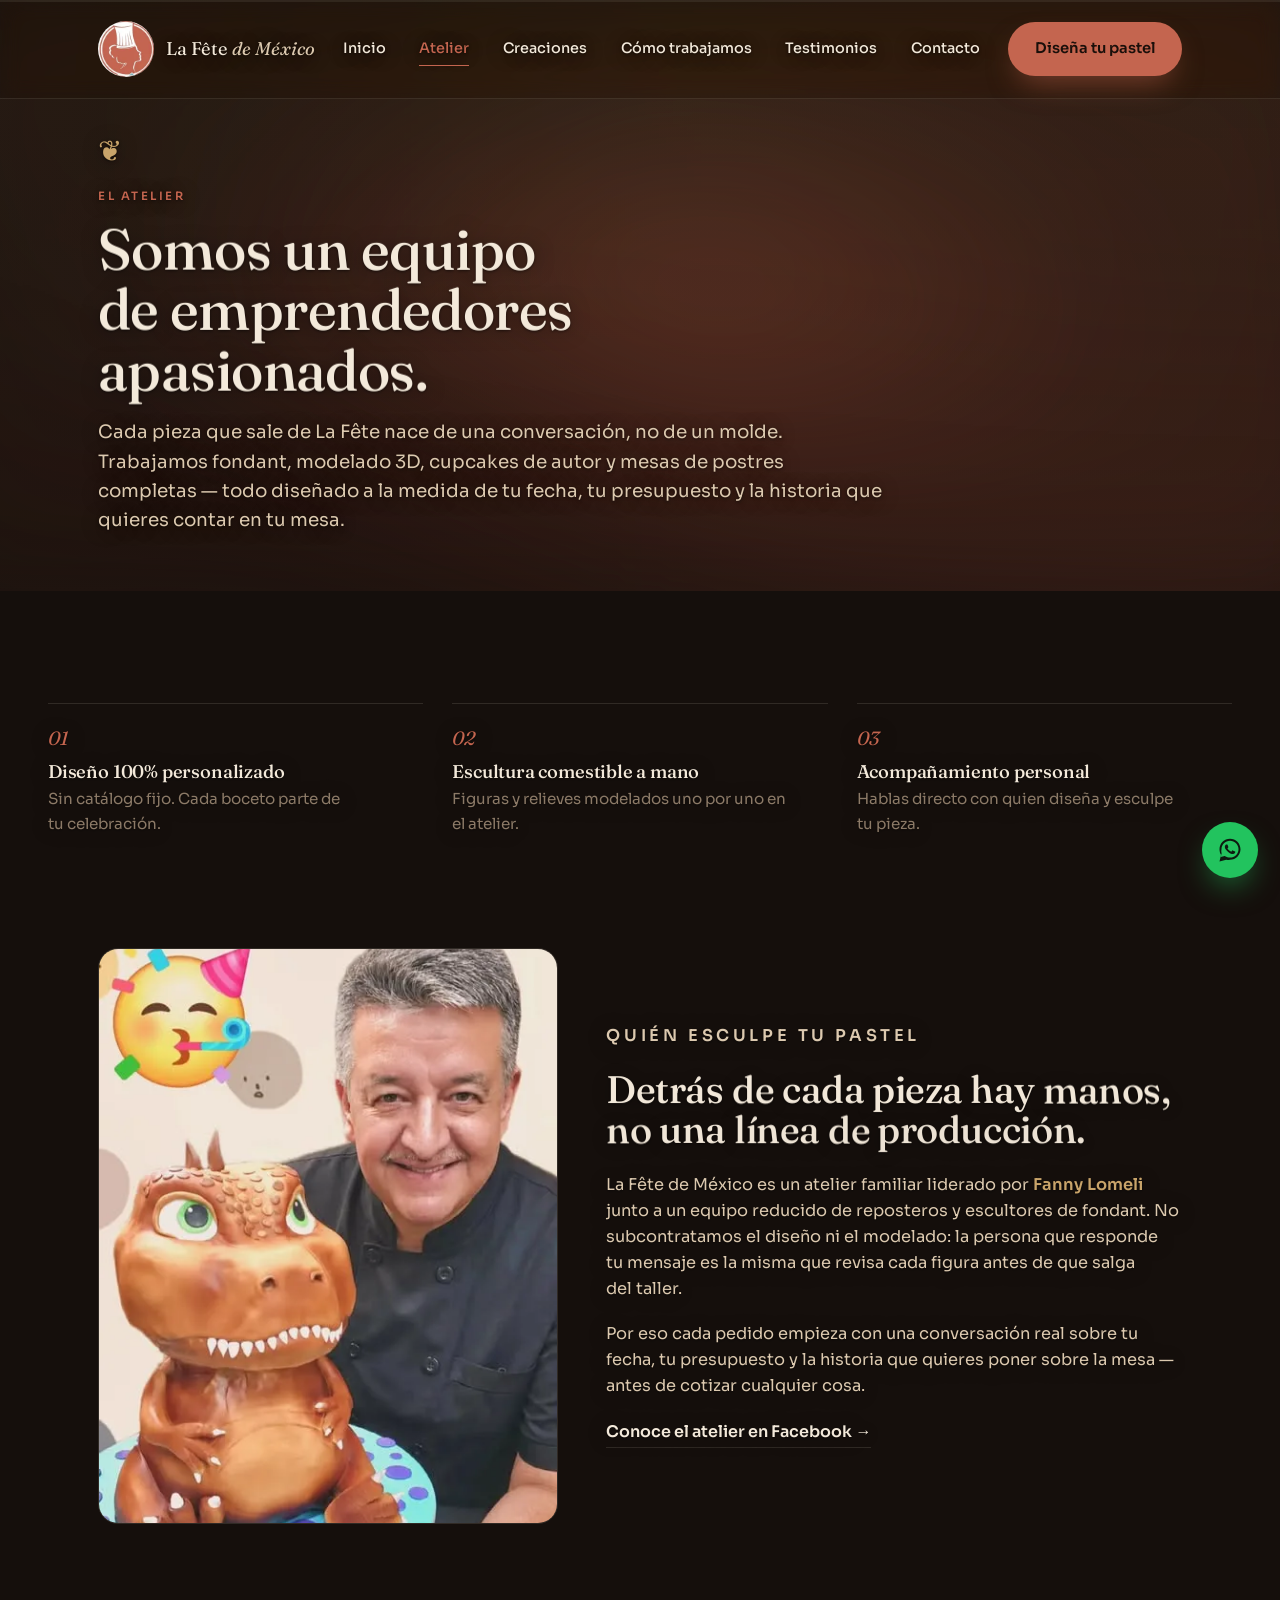
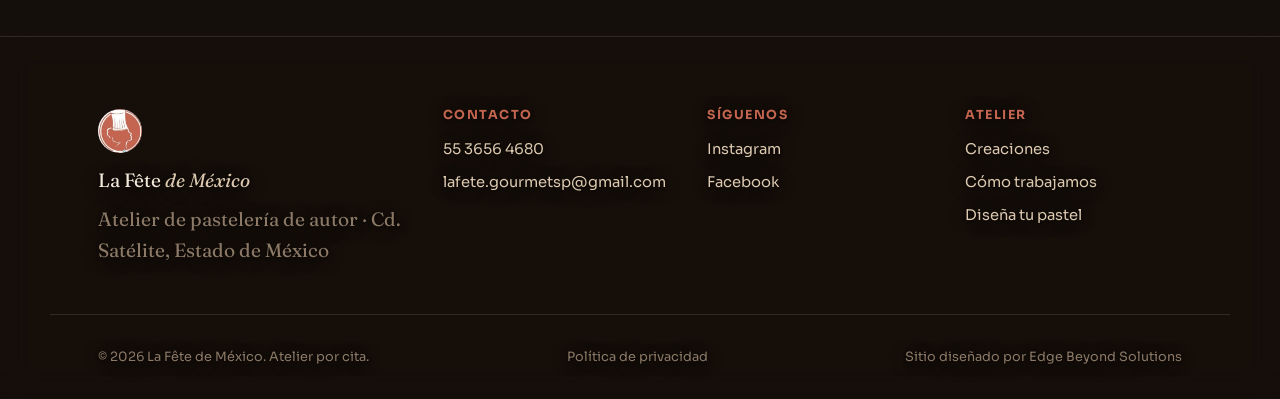
==== atelier.html @ 304e9487 "Cambios adicionales Barra de menu transparente, asi como diversos cuadros obscurps" ====
<!doctype html>
<html lang="es-MX">
<head>
<meta charset="UTF-8" />
<meta name="viewport" content="width=device-width, initial-scale=1, viewport-fit=cover" />
<title>El Atelier — La Fête de México</title>
<meta name="description" content="Conoce el atelier familiar detrás de La Fête de México: diseño 100% personalizado, escultura comestible a mano y el equipo liderado por Fanny Lomeli." />

<meta property="og:type" content="website" />
<meta property="og:site_name" content="La Fête de México" />
<meta property="og:title" content="El Atelier — La Fête de México" />
<meta property="og:description" content="Conoce el atelier familiar detrás de La Fête de México: diseño 100% personalizado, escultura comestible a mano y el equipo liderado por Fanny Lomeli." />
<meta property="og:image" content="assets/img/cake-luxury-chanel.webp" />
<meta property="og:locale" content="es_MX" />
<meta property="og:url" content="https://lafetedemexico.mx/atelier.html" />

<meta name="twitter:card" content="summary_large_image" />
<meta name="twitter:title" content="El Atelier — La Fête de México" />
<meta name="twitter:description" content="Conoce el atelier familiar detrás de La Fête de México: diseño 100% personalizado, escultura comestible a mano y el equipo liderado por Fanny Lomeli." />
<meta name="twitter:image" content="assets/img/cake-luxury-chanel.webp" />

<link rel="canonical" href="https://lafetedemexico.mx/atelier.html" />
<link rel="icon" type="image/webp" href="assets/img/logo.webp" />
<link rel="apple-touch-icon" href="assets/img/logo.webp" />
<meta name="theme-color" content="#150F0C" />

<link rel="preconnect" href="https://fonts.googleapis.com" />
<link rel="preconnect" href="https://fonts.gstatic.com" crossorigin />
<link rel="stylesheet" href="https://fonts.googleapis.com/css2?family=Fraunces:ital,opsz,wght@0,9..144,300;0,9..144,500;0,9..144,600;1,9..144,400;1,9..144,500&family=Sora:wght@300;400;500;600;700&display=swap" />

<link rel="stylesheet" href="styles.css?v=20260916" />
</head>
<body>
<a class="skip-link" href="#contenido">Saltar al contenido</a>

<div class="site-video-bg" aria-hidden="true">
  <video autoplay muted loop playsinline webkit-playsinline preload="auto">
    <source src="assets/video/hero-bg-mezcla-ingredientes.mp4" type="video/mp4" />
  </video>
</div>

<div class="scroll-progress" aria-hidden="true"><span data-scroll-progress></span></div>

<!-- NAV -->
<header class="nav" data-nav>
  <div class="nav-inner container">
    <a class="nav-brand" href="index.html">
      <img src="assets/img/logo.webp" alt="La Fête de México" width="56" height="56" />
      <span>La Fête <em>de México</em></span>
    </a>
    <nav class="nav-links" aria-label="Navegación principal">
      <a class="nav-link" href="index.html">Inicio</a>
      <a class="nav-link is-current" href="atelier.html" aria-current="page">Atelier</a>
      <a class="nav-link" href="creaciones.html">Creaciones</a>
      <a class="nav-link" href="proceso.html">Cómo trabajamos</a>
      <a class="nav-link" href="testimonios.html">Testimonios</a>
      <a class="nav-link" href="contacto.html">Contacto</a>
    </nav>
    <a class="btn btn-primary nav-cta" href="contacto.html" data-magnetic data-magnetic-strength="0.25">Diseña tu pastel</a>
    <button class="nav-burger" data-nav-burger aria-label="Abrir menú" aria-expanded="false" aria-controls="nav-mobile">
      <span></span><span></span><span></span>
    </button>
  </div>
</header>

<div class="nav-mobile" id="nav-mobile" data-nav-mobile aria-hidden="true">
  <nav aria-label="Navegación móvil">
    <a href="index.html" data-nav-mobile-link>Inicio</a>
    <a href="atelier.html" data-nav-mobile-link aria-current="page">Atelier</a>
    <a href="creaciones.html" data-nav-mobile-link>Creaciones</a>
    <a href="proceso.html" data-nav-mobile-link>Cómo trabajamos</a>
    <a href="testimonios.html" data-nav-mobile-link>Testimonios</a>
    <a href="contacto.html" data-nav-mobile-link>Contacto</a>
    <a href="contacto.html" class="btn btn-primary" data-nav-mobile-link>Diseña tu pastel</a>
  </nav>
</div>

<main id="contenido">
  <!-- PAGE HEADER -->
  <section class="page-header">
    <div class="hero-scrim" aria-hidden="true"></div>
    <div class="hero-mesh section-with-mesh" aria-hidden="true"></div>
    <div class="container page-header-inner">
      <span class="hero-glyph" aria-hidden="true">❦</span>
      <p class="kicker reveal" data-reveal>El atelier</p>
      <h1 class="page-header-title reveal" data-split="words">Somos un equipo de emprendedores apasionados.</h1>
      <p class="page-header-lead reveal" data-reveal>Cada pieza que sale de La Fête nace de una conversación, no de un molde. Trabajamos fondant, modelado 3D, cupcakes de autor y mesas de postres completas — todo diseñado a la medida de tu fecha, tu presupuesto y la historia que quieres contar en tu mesa.</p>
    </div>
  </section>
  <!-- PILARES -->
  <section class="atelier atelier-pillars-page">
    <div class="container atelier-grid">
      <div class="atelier-copy">
        <div class="atelier-pillars">
          <div class="pillar reveal" data-reveal>
            <span class="pillar-n">01</span>
            <h3>Diseño 100% personalizado</h3>
            <p>Sin catálogo fijo. Cada boceto parte de tu celebración.</p>
          </div>
          <div class="pillar reveal" data-reveal>
            <span class="pillar-n">02</span>
            <h3>Escultura comestible a mano</h3>
            <p>Figuras y relieves modelados uno por uno en el atelier.</p>
          </div>
          <div class="pillar reveal" data-reveal>
            <span class="pillar-n">03</span>
            <h3>Acompañamiento personal</h3>
            <p>Hablas directo con quien diseña y esculpe tu pieza.</p>
          </div>
        </div>
      </div>
    </div>
  </section>
  <!-- AUTORIDAD -->
  <section class="autoridad">
    <div class="container autoridad-grid">
      <figure class="autoridad-figure reveal" data-reveal>
        <img src="assets/img/equipo-chef-dino.webp" alt="Chef pastelero de La Fête de México sosteniendo una escultura comestible de dinosaurio en fondant" loading="lazy" decoding="async" />
      </figure>
      <div class="autoridad-copy">
        <p class="kicker reveal" data-reveal>Quién esculpe tu pastel</p>
        <h2 class="reveal" data-split="words">Detrás de cada pieza hay manos, no una línea de producción.</h2>
        <p class="reveal" data-reveal>La Fête de México es un atelier familiar liderado por <strong>Fanny Lomeli</strong> junto a un equipo reducido de reposteros y escultores de fondant. No subcontratamos el diseño ni el modelado: la persona que responde tu mensaje es la misma que revisa cada figura antes de que salga del taller.</p>
        <p class="reveal" data-reveal>Por eso cada pedido empieza con una conversación real sobre tu fecha, tu presupuesto y la historia que quieres poner sobre la mesa — antes de cotizar cualquier cosa.</p>
        <a class="link-arrow reveal" data-reveal href="https://www.facebook.com/lafetedemexico" target="_blank" rel="noopener">Conoce el atelier en Facebook →</a>
      </div>
    </div>
  </section>
</main>

<!-- FOOTER -->
<footer class="site-footer">
  <div class="container footer-grid">
    <div class="footer-brand">
      <img src="assets/img/logo.webp" alt="La Fête de México" width="44" height="44" />
      <p>La Fête <em>de México</em></p>
      <p class="footer-tag">Atelier de pastelería de autor · Cd. Satélite, Estado de México</p>
    </div>
    <div class="footer-col">
      <h4>Contacto</h4>
      <a href="tel:+525536564680">55 3656 4680</a>
      <a href="mailto:lafete.gourmetsp@gmail.com">lafete.gourmetsp@gmail.com</a>
    </div>
    <div class="footer-col">
      <h4>Síguenos</h4>
      <a href="https://www.instagram.com/lafetedemexico/" target="_blank" rel="noopener">Instagram</a>
      <a href="https://www.facebook.com/lafetedemexico" target="_blank" rel="noopener">Facebook</a>
    </div>
    <div class="footer-col">
      <h4>Atelier</h4>
      <a href="creaciones.html">Creaciones</a>
      <a href="proceso.html">Cómo trabajamos</a>
      <a href="contacto.html">Diseña tu pastel</a>
    </div>
  </div>
  <div class="container footer-bottom">
    <p>&copy; <span data-year>2026</span> La Fête de México. Atelier por cita.</p>
    <div class="footer-bottom-links">
      <a href="privacidad.html">Política de privacidad</a>
    </div>
    <p class="footer-credit">Sitio diseñado por Edge Beyond Solutions</p>
  </div>
</footer>

<a class="wa-float" href="https://wa.me/525536564680?text=Hola%2C%20quiero%20cotizar%20un%20pastel" target="_blank" rel="noopener" aria-label="Escríbenos por WhatsApp" data-magnetic data-magnetic-strength="0.2">
  <svg viewBox="0 0 32 32" aria-hidden="true"><path d="M16.02 3C9.4 3 4 8.36 4 15c0 2.4.66 4.63 1.8 6.54L4 29l7.66-1.75A11.9 11.9 0 0 0 16.02 27C22.64 27 28 21.64 28 15S22.64 3 16.02 3zm0 21.7c-2.06 0-3.99-.57-5.63-1.55l-.4-.24-4.55 1.04 1.06-4.44-.26-.42A9.6 9.6 0 0 1 6.3 15c0-5.36 4.36-9.7 9.72-9.7 5.36 0 9.7 4.34 9.7 9.7s-4.34 9.7-9.7 9.7zm5.32-7.26c-.29-.15-1.72-.85-1.99-.94-.27-.1-.46-.15-.66.14-.2.29-.76.94-.93 1.13-.17.2-.34.22-.63.07-.29-.15-1.22-.45-2.32-1.43-.86-.76-1.44-1.71-1.61-2-.17-.29-.02-.45.13-.6.13-.13.29-.34.44-.51.15-.17.2-.29.29-.49.1-.2.05-.37-.02-.51-.07-.15-.66-1.59-.9-2.18-.24-.57-.48-.49-.66-.5h-.56c-.2 0-.51.07-.78.37-.27.29-1.02 1-1.02 2.44s1.05 2.83 1.2 3.03c.15.2 2.06 3.15 5 4.41.7.3 1.24.48 1.67.62.7.22 1.34.19 1.84.12.56-.08 1.72-.7 1.96-1.38.24-.68.24-1.26.17-1.38-.07-.12-.26-.2-.55-.34z"/></svg>
</a>

<script defer src="lib/gsap.min.js"></script>
<script defer src="lib/ScrollTrigger.min.js"></script>
<script defer src="lib/manifest.js"></script>
<script defer src="main.js?v=20260916"></script>
</body>
</html>
---- styles.css ----
/* =============================================================
   1. Tokens
   ============================================================= */
@property --mesh-angle { syntax: "<angle>"; inherits: false; initial-value: 0deg; }
@property --mesh-x     { syntax: "<percentage>"; inherits: false; initial-value: 50%; }
@property --mesh-y     { syntax: "<percentage>"; inherits: false; initial-value: 50%; }
@property --angle      { syntax: "<angle>"; inherits: false; initial-value: 0deg; }

:root {
  --bg:        #150F0C;   /* warm near-black, espresso */
  --bg-2:      #1D1611;
  --bg-3:      #271D16;   /* card */
  --cream:     #F3E9DA;   /* text on dark, never pure white */
  --cream-2:   #DCC9AF;
  --cream-3:   #8C7A67;   /* metadata / muted */
  --accent:    #C4654F;   /* terracota — del logo real */
  --accent-2:  #9B4B39;
  --gold:      #C9A46A;   /* dorado secundario */
  --line:      rgba(243,233,218,.12);

  /* Vidrio de verdad: el video debe verse a través de todo, no solo insinuarse */
  --panel:     rgba(21,15,12,.22);   /* nav, footer, secciones con texto denso */
  --panel-2:   rgba(21,15,12,.4);
  --card:      rgba(39,29,22,.3);    /* tarjetas: showcase, niveles, wizard */

  --serif: "Fraunces", "Iowan Old Style", Georgia, serif;
  --sans: "Sora", -apple-system, BlinkMacSystemFont, "Segoe UI", sans-serif;

  --ease-out:  cubic-bezier(0.16, 1, 0.3, 1);
  --ease-in:   cubic-bezier(0.7, 0, 0.84, 0);
  --ease-soft: cubic-bezier(0.25, 0.46, 0.45, 0.94);
  --ease-bounce: cubic-bezier(0.34, 1.56, 0.64, 1);

  --container: 1180px;
}

/* =============================================================
   2. Reset & base
   ============================================================= */
*, *::before, *::after { box-sizing: border-box; margin: 0; }
html { -webkit-text-size-adjust: 100%; tab-size: 2; scroll-behavior: smooth; overflow-x: clip; }
@media (prefers-reduced-motion: reduce) { html { scroll-behavior: auto; } }

body {
  font-family: var(--sans);
  font-size: 16px;
  line-height: 1.6;
  background: var(--bg);
  color: var(--cream);
  -webkit-font-smoothing: antialiased;
  text-rendering: optimizeLegibility;
  overflow-x: clip;
  overscroll-behavior-y: none;
  /* Halo oscuro sutil: mantiene el texto legible sobre los momentos más
     claros del video de fondo, casi imperceptible sobre tarjetas/paneles
     ya oscuros. */
  text-shadow: 0 1px 3px rgba(0,0,0,.55), 0 2px 20px rgba(0,0,0,.4);
}

img, svg, video { display: block; max-width: 100%; }
img { height: auto; }
/* El atributo hidden siempre gana, incluso sobre .btn { display: inline-flex } y similares */
[hidden] { display: none !important; }

/* Video de fondo fijo para todo el sitio: el contenido flota encima. */
.site-video-bg {
  position: fixed; inset: 0; z-index: -2;
  overflow: hidden; background: var(--bg); pointer-events: none;
}
.site-video-bg video { width: 100%; height: 100%; object-fit: cover; object-position: center 50%; }
.site-video-bg::before {
  content: ""; position: absolute; inset: 0;
  background:
    linear-gradient(180deg, rgba(21,15,12,.62) 0%, rgba(21,15,12,.4) 30%, rgba(21,15,12,.55) 70%, rgba(21,15,12,.85) 100%),
    linear-gradient(90deg, rgba(21,15,12,.35), transparent 40%, transparent 60%, rgba(21,15,12,.35));
}
@media (prefers-reduced-motion: reduce) {
  .site-video-bg video { display: none; }
  .site-video-bg { background: var(--bg); }
}
button { font: inherit; color: inherit; cursor: pointer; border: 0; background: none; }
a { color: inherit; text-decoration: none; }
p { text-wrap: pretty; }
h1, h2, h3, h4 { text-wrap: balance; line-height: 1.05; letter-spacing: -0.01em; font-family: var(--serif); font-weight: 500; }
ul { list-style: none; padding: 0; }
::selection { background: var(--accent); color: var(--cream); }

/* Sin halo de texto sobre superficies propias claras/sólidas (botones, inputs, chips) */
.btn, .option-card, .tier-flag, .field input, .field textarea, .wa-float { text-shadow: none; }

:focus-visible {
  outline: 2px solid var(--accent);
  outline-offset: 3px;
  border-radius: 4px;
}

.skip-link {
  position: fixed; top: -100px; left: 1rem; z-index: 9999;
  padding: .6rem 1rem; background: var(--cream); color: var(--bg);
  border-radius: 8px; font-weight: 600;
}
.skip-link:focus { top: 1rem; }

.container { max-width: var(--container); margin-inline: auto; padding-inline: 1.4rem; }

@media (min-width: 720px) { .container { padding-inline: 2.4rem; } }
@media (min-width: 1280px) { .container { padding-inline: 3rem; } }

/* =============================================================
   3. Utilities
   ============================================================= */
.kicker {
  font-family: var(--sans);
  font-size: .72rem;
  letter-spacing: .22em;
  text-transform: uppercase;
  color: var(--accent);
  font-weight: 600;
  margin-bottom: .9rem;
  display: block;
}

.reveal {
  opacity: 0; transform: translateY(36px);
  transition: opacity .85s var(--ease-soft), transform .85s var(--ease-soft);
}
.reveal.is-revealed { opacity: 1; transform: none; }
.reveal[data-split] { opacity: 1; transform: none; } /* defensive: split-text handles its own reveal */

.link-arrow {
  display: inline-flex; align-items: center; gap: .5rem;
  font-weight: 600; color: var(--cream);
  border-bottom: 1px solid var(--line);
  padding-bottom: .2rem;
  transition: border-color .3s var(--ease-out), color .3s var(--ease-out), gap .3s var(--ease-out);
}
.link-arrow:hover { color: var(--accent); border-color: var(--accent); gap: .8rem; }

.has-grain { position: relative; }
.has-grain::after {
  content: ""; position: absolute; inset: 0;
  pointer-events: none; opacity: 0.14; mix-blend-mode: overlay;
  background-image: url("data:image/svg+xml;utf8,<svg xmlns='http://www.w3.org/2000/svg' viewBox='0 0 200 200'><filter id='n'><feTurbulence type='fractalNoise' baseFrequency='0.9' numOctaves='3' stitchTiles='stitch'/><feColorMatrix values='0 0 0 0 0 0 0 0 0 0 0 0 0 0 0 0 0 0 0.5 0'/></filter><rect width='100%25' height='100%25' filter='url(%23n)'/></svg>");
  background-size: 220px 220px;
}

@keyframes ambientZoom {
  0%, 100% { transform: scale(1.05) translate3d(0, 0, 0); }
  50%      { transform: scale(1.12) translate3d(-1%, -1%, 0); }
}
img.ambient-on { animation: ambientZoom 30s ease-in-out infinite; }

/* =============================================================
   4. Buttons & components
   ============================================================= */
.btn {
  display: inline-flex; align-items: center; justify-content: center; gap: .5rem;
  padding: .95rem 1.7rem;
  border-radius: 999px;
  font-weight: 600; font-size: .92rem;
  transition: transform .45s var(--ease-soft), box-shadow .45s var(--ease-soft), background .3s var(--ease-out), color .3s var(--ease-out);
  white-space: nowrap;
}
.btn-primary {
  background: var(--accent); color: #1a0f0a;
  box-shadow: 0 14px 30px -10px rgba(196,101,79,.55);
}
.btn-primary:hover { transform: translateY(-3px); box-shadow: 0 22px 44px -8px rgba(196,101,79,.65); }
.btn-primary:active { transform: translateY(-1px); transition-duration: .12s; }
.btn-ghost {
  background: transparent; color: var(--cream);
  border: 1px solid var(--line);
}
.btn-ghost:hover { border-color: var(--accent); color: var(--accent); transform: translateY(-3px); }

.has-magnetic { display: inline-flex; position: relative; isolation: isolate; }
.magnetic-inner { display: inline-flex; align-items: center; justify-content: center; gap: inherit; will-change: transform; transition: transform .8s var(--ease-soft); }

/* Scroll progress */
.scroll-progress { position: fixed; top: 0; left: 0; right: 0; height: 2px; z-index: 500; background: rgba(243,233,218,.08); pointer-events: none; }
.scroll-progress span { display: block; height: 100%; background: linear-gradient(90deg, var(--accent), var(--gold)); transform-origin: 0 0; transform: scaleX(0); transition: transform .08s linear; }

/* Splash */
.splash {
  position: fixed; inset: 0; z-index: 10000; background: var(--bg);
  display: grid; place-items: center; pointer-events: auto;
  transition: opacity .9s, clip-path 1.1s;
  animation: splashSafety .01s 4.5s forwards;
}
.splash.is-out { opacity: 0; pointer-events: none; clip-path: inset(0 0 100% 0); }
@keyframes splashSafety { to { opacity: 0; pointer-events: none; clip-path: inset(0 0 100% 0); } }
.splash-inner { display: flex; flex-direction: column; align-items: center; gap: 1rem; }
.splash-logo { border-radius: 50%; opacity: .95; }
.splash-line { width: 1px; height: 26px; background: var(--line); overflow: hidden; position: relative; }
.splash-line::after { content: ""; position: absolute; inset: 0; background: var(--accent); transform: translateY(-100%); animation: splashLine 1.4s var(--ease-soft) forwards .2s; }
@keyframes splashLine { to { transform: translateY(0); } }
.splash-word { font-family: var(--serif); font-style: italic; font-size: 1.1rem; letter-spacing: .04em; color: var(--cream-2); }

/* =============================================================
   5. Nav
   ============================================================= */
.nav {
  position: fixed; top: 0; inset-inline: 0; z-index: 200;
  /* Vidrio de verdad: el video debe verse moviéndose a través del nav,
     no solo insinuarse — por eso la opacidad es baja y el blur hace el trabajo. */
  background: rgba(21,15,12,.28);
  backdrop-filter: blur(10px) saturate(160%);
  -webkit-backdrop-filter: blur(10px) saturate(160%);
  border-bottom: 1px solid rgba(243,233,218,.1);
  transition: background-color .4s var(--ease-out), box-shadow .4s var(--ease-out), padding .3s var(--ease-out);
  padding-block: 1.3rem;
}
.nav.is-scrolled {
  background: rgba(21,15,12,.46);
  box-shadow: 0 10px 30px -18px rgba(0,0,0,.6);
  padding-block: .8rem;
}
@supports not (backdrop-filter: blur(1px)) {
  .nav { background: var(--panel-2); }
}
.nav-inner { display: flex; align-items: center; justify-content: space-between; gap: 1.2rem; }
.nav-brand { display: flex; align-items: center; gap: .75rem; font-family: var(--serif); font-size: 1.15rem; }
.nav-brand img { border-radius: 50%; width: 56px; height: 56px; transition: width .3s var(--ease-out), height .3s var(--ease-out); }
.nav-brand em { font-style: italic; color: var(--cream-2); font-weight: 400; }
.nav.is-scrolled .nav-brand img { width: 44px; height: 44px; }
.nav-links { display: none; align-items: center; gap: 2.1rem; }
.nav-link { position: relative; padding: .25rem 0; font-size: .9rem; font-weight: 500; }
.nav-link::after { content: ""; position: absolute; left: 0; right: 0; bottom: -2px; height: 1px; background: var(--accent); transform: scaleX(0); transform-origin: right; transition: transform .45s var(--ease-out); }
.nav-link:hover::after { transform: scaleX(1); transform-origin: left; }
.nav-link.is-current { color: var(--accent); }
.nav-link.is-current::after { transform: scaleX(1); transform-origin: left; }
.nav-cta { display: none; }
@media (min-width: 960px) { .nav-links { display: flex; } .nav-cta { display: inline-flex; } }

.nav-burger { display: grid; gap: 5px; padding: .4rem; }
.nav-burger span { width: 22px; height: 2px; background: var(--cream); transition: transform .3s var(--ease-out), opacity .3s; }
@media (min-width: 960px) { .nav-burger { display: none; } }

.nav-mobile {
  position: fixed; inset: 0; z-index: 190;
  background: var(--bg); color: var(--cream);
  display: grid; place-items: center;
  clip-path: inset(0 0 100% 0);
  transition: clip-path .65s var(--ease-soft);
}
.nav-mobile[aria-hidden="false"] { clip-path: inset(0); }
.nav-mobile nav { display: flex; flex-direction: column; gap: 1.6rem; text-align: center; }
.nav-mobile a { font-family: var(--serif); font-size: 1.7rem; }
.nav-mobile .btn { font-family: var(--sans); font-size: 1rem; margin-top: 1rem; }

/* =============================================================
   6. Hero
   ============================================================= */
.hero {
  position: relative; min-height: 100svh; display: flex; align-items: flex-end;
  overflow: clip; isolation: isolate;
}
.hero-scrim {
  position: absolute; inset: 0; z-index: -1;
  background:
    linear-gradient(180deg, rgba(21,15,12,.3) 0%, rgba(21,15,12,.2) 40%, rgba(21,15,12,.75) 92%, var(--bg) 100%),
    linear-gradient(90deg, rgba(21,15,12,.5) 0%, rgba(21,15,12,.1) 55%);
}
.hero-mesh {
  position: absolute; inset: 0; z-index: -1; pointer-events: none;
}
.section-with-mesh::before {
  content: ""; position: absolute; inset: -10%; z-index: -1;
  background:
    radial-gradient(55% 45% at var(--mesh-x) var(--mesh-y), rgba(196,101,79,.4), transparent 62%),
    conic-gradient(from var(--mesh-angle), rgba(201,164,106,.18), rgba(196,101,79,.22), rgba(155,75,57,.1), rgba(201,164,106,.18));
  filter: blur(90px) saturate(120%);
  opacity: .8;
  animation: meshShift 24s linear infinite;
  mix-blend-mode: screen;
}
@keyframes meshShift {
  0%   { --mesh-angle: 0deg;   --mesh-x: 25%; --mesh-y: 30%; }
  50%  { --mesh-angle: 180deg; --mesh-x: 75%; --mesh-y: 55%; }
  100% { --mesh-angle: 360deg; --mesh-x: 25%; --mesh-y: 30%; }
}

.hero-inner { position: relative; padding-block: 8rem 4.5rem; width: 100%; }
.hero-meta { display: inline-flex; align-items: center; gap: .55rem; font-size: .8rem; letter-spacing: .04em; color: var(--cream-2); margin-bottom: 1.6rem; }
.hero-meta .dot { width: 6px; height: 6px; border-radius: 50%; background: var(--accent); box-shadow: 0 0 0 4px rgba(196,101,79,.25); }
.hero-glyph { display: block; font-size: 1.8rem; color: var(--gold); margin-bottom: .8rem; }
.hero-title { font-size: clamp(2.6rem, 6.6vw, 5.4rem); max-width: 22ch; margin-bottom: 1.6rem; }
.hero-title em { font-style: italic; color: var(--accent); font-weight: 400; }
.hero-sub { max-width: 46ch; font-size: clamp(1.02rem, 1.6vw, 1.2rem); color: var(--cream-2); margin-bottom: 2.4rem; }
.hero-foot { display: flex; flex-wrap: wrap; align-items: center; gap: 1.8rem 2.6rem; }
.hero-rating { font-size: .92rem; color: var(--cream-2); }
.hero-rating span { font-family: var(--serif); font-style: italic; color: var(--gold); font-size: 1.1rem; }
.hero-actions { display: flex; gap: 1rem; flex-wrap: wrap; }

.hero-scroll-cue { position: absolute; bottom: 1.6rem; left: 50%; transform: translateX(-50%); width: 22px; height: 36px; border: 1px solid var(--line); border-radius: 999px; display: none; }
.hero-scroll-cue span { position: absolute; top: 6px; left: 50%; width: 3px; height: 7px; margin-left: -1.5px; background: var(--accent); border-radius: 2px; animation: cueDrop 1.8s ease-in-out infinite; }
@keyframes cueDrop { 0%,100% { opacity: 1; transform: translateY(0); } 50% { opacity: .3; transform: translateY(10px); } }
@media (min-width: 720px) { .hero-scroll-cue { display: block; } }

/* Split text */
.split-char, .split-word { display: inline-block; will-change: transform, opacity; }

/* Count-up base */
[data-count-to] { font-variant-numeric: tabular-nums; }

/* =============================================================
   7. Atelier / manifesto
   ============================================================= */
.atelier { padding-block: 7rem 0; position: relative; }
.atelier-grid { display: grid; grid-template-columns: minmax(0, 1fr); gap: 2.5rem; max-width: 780px; }
.atelier-copy h2 { font-size: clamp(1.7rem, 3.4vw, 2.6rem); max-width: 20ch; margin-bottom: 1.6rem; }
.atelier-lead { color: var(--cream-2); max-width: 62ch; font-size: 1.08rem; margin-bottom: 2.8rem; }
.atelier-pillars { display: grid; grid-template-columns: minmax(0, 1fr); gap: 1.8rem; }
.pillar { border-top: 1px solid var(--line); padding-top: 1.2rem; }
.pillar-n { font-family: var(--serif); font-style: italic; color: var(--accent); font-size: 1.2rem; }
.pillar h3 { font-size: 1.15rem; margin: .5rem 0 .4rem; }
.pillar p { color: var(--cream-3); font-size: .95rem; }
.atelier-pillars-page .atelier-grid { max-width: none; }

@media (min-width: 720px) { .atelier-pillars { grid-template-columns: repeat(3, 1fr); } }

.stats-strip {
  margin-top: 5rem; border-top: 1px solid var(--line); border-bottom: 1px solid var(--line);
  background: var(--panel); backdrop-filter: blur(16px) saturate(140%); -webkit-backdrop-filter: blur(16px) saturate(140%);
}
@supports not (backdrop-filter: blur(1px)) { .stats-strip { background: var(--panel-2); } }
.stats-strip-inner { display: grid; grid-template-columns: minmax(0, 1fr); gap: 2rem; padding-block: 2.6rem; }
.stat { text-align: left; }
.stat strong { display: block; font-family: var(--serif); font-style: italic; font-size: clamp(2rem, 4vw, 2.8rem); color: var(--gold); }
.stat > span { display: block; color: var(--cream-3); font-size: .88rem; margin-top: .3rem; }
@media (min-width: 720px) { .stats-strip-inner { grid-template-columns: repeat(3, 1fr); } }

/* =============================================================
   8. Showcase pinned
   ============================================================= */
.showcase { padding-block: 7rem 4rem; overflow: clip; }
.showcase-head { margin-bottom: 3rem; }
.showcase-head h2 { font-size: clamp(1.7rem, 3.4vw, 2.6rem); max-width: 24ch; }
.showcase-track {
  display: flex; gap: 1.4rem; padding-inline: 1.4rem;
  overflow-x: auto; overflow-y: visible; scroll-snap-type: x proximity;
  padding-bottom: 1rem;
}
.showcase-track::-webkit-scrollbar { height: 6px; }
.showcase-track::-webkit-scrollbar-thumb { background: var(--line); border-radius: 6px; }
@media (min-width: 720px) { .showcase-track { padding-inline: 2.4rem; } }
@media (min-width: 1280px) { .showcase-track { padding-inline: 3rem; } }

.show-card {
  flex: 0 0 auto; width: min(340px, 78vw);
  scroll-snap-align: start;
  background: var(--card);
  backdrop-filter: blur(14px) saturate(140%);
  -webkit-backdrop-filter: blur(14px) saturate(140%);
  border-radius: 18px;
  overflow: hidden;
  border: 1px solid var(--line);
  transition: transform .55s var(--ease-soft), box-shadow .55s var(--ease-soft);
}
@supports not (backdrop-filter: blur(1px)) { .show-card { background: var(--panel-2); } }
.show-card figure { aspect-ratio: 4/5; overflow: hidden; }
.show-card img { width: 100%; height: 100%; object-fit: cover; transition: transform .8s var(--ease-soft), filter .55s; }
.show-card:hover img { transform: scale(1.1); filter: saturate(1.18) brightness(1.04); }
.show-card:hover {
  transform: translateY(-6px);
  box-shadow: 0 40px 80px -30px rgba(196,101,79,.4), 0 0 0 1px rgba(196,101,79,.25);
}
.show-card-meta { padding: 1.3rem 1.4rem 1.6rem; }
.show-card-meta span { display: block; font-size: .7rem; letter-spacing: .14em; text-transform: uppercase; color: var(--accent); margin-bottom: .5rem; }
.show-card-meta h3 { font-size: 1.25rem; margin-bottom: .5rem; }
.show-card-meta p { color: var(--cream-3); font-size: .9rem; }
.show-card-dark { background: rgba(15,11,8,.32); }

.showcase-foot { margin-top: 2.6rem; }

/* =============================================================
   9. Proceso
   ============================================================= */
.proceso {
  padding-block: 6rem; border-block: 1px solid var(--line);
  background: var(--panel); backdrop-filter: blur(16px) saturate(140%); -webkit-backdrop-filter: blur(16px) saturate(140%);
}
@supports not (backdrop-filter: blur(1px)) { .proceso { background: var(--panel-2); } }
.proceso h2 { font-size: clamp(1.7rem, 3.4vw, 2.6rem); max-width: 22ch; margin-bottom: 3.2rem; }
.proceso-grid { display: grid; grid-template-columns: minmax(0, 1fr); gap: 2.2rem; }
.proceso-step { border-top: 1px solid var(--line); padding-top: 1.4rem; }
.proceso-n { font-family: var(--serif); font-style: italic; font-size: 2rem; color: var(--accent); display: block; margin-bottom: .6rem; }
.proceso-step h3 { font-size: 1.2rem; margin-bottom: .5rem; }
.proceso-step p { color: var(--cream-3); font-size: .92rem; }
@media (min-width: 720px) { .proceso-grid { grid-template-columns: repeat(2, 1fr); } }
@media (min-width: 1280px) { .proceso-grid { grid-template-columns: repeat(4, 1fr); } }

/* =============================================================
   10. Autoridad
   ============================================================= */
.autoridad { padding-block: 7rem; }
.autoridad-grid { display: grid; grid-template-columns: minmax(0, 1fr); gap: 3rem; align-items: center; }
.autoridad-figure { border-radius: 20px; overflow: hidden; border: 1px solid var(--line); aspect-ratio: 4/5; }
.autoridad-figure img { width: 100%; height: 100%; object-fit: cover; object-position: 50% 20%; }
.autoridad-copy h2 { font-size: clamp(1.7rem, 3.2vw, 2.4rem); margin-bottom: 1.4rem; }
.autoridad-copy p { color: var(--cream-2); margin-bottom: 1.2rem; font-size: 1.02rem; max-width: 52ch; }
.autoridad-copy strong { color: var(--gold); font-weight: 600; }
@media (min-width: 960px) { .autoridad-grid { grid-template-columns: .8fr 1fr; } }

/* =============================================================
   11. Testimonios
   ============================================================= */
.testimonios { position: relative; padding-block: 7rem; overflow: clip; isolation: isolate; }
.testimonios-mesh { position: absolute; inset: 0; z-index: -1; }
.testimonios-inner { max-width: 780px; text-align: center; margin-inline: auto; }
.testimonio-quote { position: relative; margin-bottom: 3rem; }
.quote-mark { font-family: var(--serif); font-style: italic; font-size: 5rem; color: var(--accent); line-height: 0; display: block; margin-bottom: 1rem; }
.testimonio-quote p { font-family: var(--serif); font-size: clamp(1.35rem, 2.6vw, 1.9rem); font-weight: 400; line-height: 1.4; color: var(--cream); margin-bottom: 1.6rem; }
.testimonio-quote footer strong { display: block; font-size: 1rem; }
.testimonio-quote footer span { color: var(--cream-3); font-size: .85rem; }
.testimonios-badges { display: flex; flex-wrap: wrap; justify-content: center; gap: 1rem 2.6rem; }
.badge { text-align: center; }
.badge strong { display: block; font-family: var(--serif); font-style: italic; color: var(--gold); font-size: 1.7rem; }
.badge span { color: var(--cream-3); font-size: .82rem; }

/* =============================================================
   12. Niveles / pricing-as-design
   ============================================================= */
.niveles {
  padding-block: 7rem; border-block: 1px solid var(--line);
  background: var(--panel); backdrop-filter: blur(16px) saturate(140%); -webkit-backdrop-filter: blur(16px) saturate(140%);
}
@supports not (backdrop-filter: blur(1px)) { .niveles { background: var(--panel-2); } }
.niveles h2 { font-size: clamp(1.7rem, 3.4vw, 2.6rem); max-width: 22ch; margin-bottom: 1.2rem; }
.niveles-sub { color: var(--cream-2); max-width: 60ch; margin-bottom: 3.2rem; }
.niveles-grid { display: grid; grid-template-columns: minmax(0, 1fr); gap: 1.6rem; }
.tier-card {
  position: relative;
  background: var(--card);
  backdrop-filter: blur(14px) saturate(140%); -webkit-backdrop-filter: blur(14px) saturate(140%);
  border: 1px solid var(--line); border-radius: 20px;
  padding: 2.2rem 1.8rem;
  transform: perspective(900px) rotateX(var(--rx, 0deg)) rotateY(var(--ry, 0deg));
  transform-style: preserve-3d;
  transition: transform .55s var(--ease-soft), border-color .3s;
}
@supports not (backdrop-filter: blur(1px)) { .tier-card { background: var(--panel-2); } }
.tier-card:hover { transition-duration: .15s; border-color: rgba(196,101,79,.4); }
.tier-card h3 { font-size: 1.4rem; margin-bottom: .8rem; }
.tier-desc { color: var(--cream-2); font-size: .95rem; margin-bottom: 1.4rem; }
.tier-card ul { display: grid; gap: .6rem; margin-bottom: 1.8rem; }
.tier-card li { position: relative; padding-left: 1.3rem; font-size: .9rem; color: var(--cream-3); }
.tier-card li::before { content: "—"; position: absolute; left: 0; color: var(--accent); }
.tier-featured { background: linear-gradient(160deg, rgba(39,29,22,.36), rgba(44,28,20,.36)); border-color: rgba(201,164,106,.4); }
.tier-flag { position: absolute; top: -13px; left: 1.8rem; background: var(--gold); color: #1a0f0a; font-size: .68rem; letter-spacing: .08em; text-transform: uppercase; font-weight: 700; padding: .35rem .8rem; border-radius: 999px; }
@media (min-width: 960px) { .niveles-grid { grid-template-columns: repeat(3, 1fr); } .tier-featured { transform: translateY(-14px); } }

/* =============================================================
   13. Diseña — wizard form
   ============================================================= */
.disena { padding-block: 7rem; }
.disena-grid { display: grid; grid-template-columns: minmax(0, 1fr); gap: 3rem; }
.disena-copy h2 { font-size: clamp(1.7rem, 3.2vw, 2.4rem); margin-bottom: 1.2rem; }
.disena-copy p { color: var(--cream-2); max-width: 46ch; margin-bottom: 1.6rem; }
.disena-points { display: grid; gap: .8rem; }
.disena-points li { position: relative; padding-left: 1.5rem; color: var(--cream-3); font-size: .92rem; }
.disena-points li::before { content: "✦"; position: absolute; left: 0; color: var(--gold); }

.wizard {
  background: var(--card);
  backdrop-filter: blur(14px) saturate(140%); -webkit-backdrop-filter: blur(14px) saturate(140%);
  border: 1px solid var(--line); border-radius: 22px;
  padding: 2rem 1.6rem 1.8rem; position: relative;
}
@supports not (backdrop-filter: blur(1px)) { .wizard { background: var(--panel-2); } }
.wizard-progress { height: 3px; background: rgba(243,233,218,.1); border-radius: 3px; margin-bottom: .8rem; overflow: hidden; }
.wizard-progress span { display: block; height: 100%; width: 25%; background: linear-gradient(90deg, var(--accent), var(--gold)); transition: width .5s var(--ease-soft); }
.wizard-step-label { font-size: .78rem; color: var(--cream-3); letter-spacing: .08em; margin-bottom: 1.6rem; }
.wizard-step-label span { color: var(--accent); font-weight: 700; }

.wizard-step { display: none; border: 0; padding: 0; }
.wizard-step.is-active { display: block; animation: stepIn .5s var(--ease-soft); }
@keyframes stepIn { from { opacity: 0; transform: translateX(14px); } to { opacity: 1; transform: none; } }
.wizard-step legend { font-family: var(--serif); font-size: 1.25rem; margin-bottom: 1.3rem; padding: 0; }

.option-grid { display: grid; grid-template-columns: repeat(2, minmax(0, 1fr)); gap: .7rem; margin-bottom: 1rem; }
.option-card { min-width: 0; overflow-wrap: break-word; }
.option-grid-2 { margin-top: 1.2rem; }
.option-card {
  border: 1px solid var(--line); border-radius: 12px; padding: .85rem 1rem;
  text-align: left; font-size: .88rem; color: var(--cream-2);
  transition: border-color .3s var(--ease-out), background .3s var(--ease-out), transform .3s var(--ease-soft);
}
.option-card:hover { border-color: var(--accent); transform: translateY(-2px); }
.option-card.is-selected { background: rgba(196,101,79,.16); border-color: var(--accent); color: var(--cream); }

.field { position: relative; margin-bottom: 1.1rem; }
.field input, .field textarea {
  width: 100%; padding: 1.4rem 1rem .55rem; border: 1px solid var(--line); border-radius: 10px;
  background: transparent; color: var(--cream); font: inherit; resize: vertical;
}
.field input:focus, .field textarea:focus { border-color: var(--accent); outline: none; }
.field label {
  position: absolute; left: 1rem; top: 1rem; pointer-events: none;
  transition: all .25s var(--ease-out); color: var(--cream-3); font-size: .95rem;
}
.field input:focus + label, .field input:not(:placeholder-shown) + label,
.field textarea:focus + label, .field textarea:not(:placeholder-shown) + label {
  top: .45rem; font-size: .68rem; letter-spacing: .1em; text-transform: uppercase; color: var(--accent);
}
.field input[type="date"] { color-scheme: dark; }

.wizard-nav { display: flex; gap: .9rem; margin-top: 1rem; align-items: center; }
.wizard-nav [data-wizard-back] { opacity: .7; }
.cta-submit { position: relative; flex: 1; }
.cta-form-spinner { position: absolute; inset: 0; display: none; place-items: center; }
.cta-submit.is-sending .cta-form-label { opacity: 0; }
.cta-submit.is-sending .cta-form-spinner { display: grid; }
.cta-form-spinner::after { content: ""; width: 16px; height: 16px; border: 2px solid rgba(26,15,10,.3); border-top-color: #1a0f0a; border-radius: 50%; animation: spin .8s linear infinite; }
@keyframes spin { to { transform: rotate(360deg); } }

.wizard-fallback { margin-top: 1.4rem; font-size: .82rem; color: var(--cream-3); }
.wizard-fallback a { color: var(--accent); text-decoration: underline; text-underline-offset: 3px; }

@media (min-width: 960px) { .disena-grid { grid-template-columns: 1fr 1.15fr; align-items: start; } }

/* =============================================================
   14. FAQ
   ============================================================= */
.faq { padding-block: 7rem; border-top: 1px solid var(--line); }
.faq-grid { display: grid; grid-template-columns: minmax(0, 1fr); gap: 2.4rem; }
.faq h2 { font-size: clamp(1.8rem, 3.2vw, 2.4rem); }
.faq-item { border-bottom: 1px solid var(--line); padding-block: 1.5rem; }
.faq-item summary {
  cursor: pointer; list-style: none; display: flex; justify-content: space-between; align-items: center;
  font-family: var(--serif); font-size: 1.3rem; gap: 1rem;
}
.faq-item summary::-webkit-details-marker { display: none; }
.faq-icon { position: relative; width: 18px; height: 18px; flex: 0 0 auto; }
.faq-icon::before, .faq-icon::after { content: ""; position: absolute; background: var(--accent); transition: transform .3s var(--ease-out); }
.faq-icon::before { top: 8px; left: 0; width: 18px; height: 2px; }
.faq-icon::after { top: 0; left: 8px; width: 2px; height: 18px; }
.faq-item[open] .faq-icon::after { transform: rotate(90deg); opacity: 0; }
.faq-item p { color: var(--cream-2); margin-top: 1rem; max-width: 60ch; font-size: 1.08rem; line-height: 1.65; }
@media (min-width: 960px) { .faq-grid { grid-template-columns: .8fr 1.2fr; } }

/* =============================================================
   15. Footer
   ============================================================= */
.site-footer {
  padding-block: 4.5rem 2rem; border-top: 1px solid var(--line);
  background: var(--panel); backdrop-filter: blur(16px) saturate(140%); -webkit-backdrop-filter: blur(16px) saturate(140%);
}
@supports not (backdrop-filter: blur(1px)) { .site-footer { background: var(--panel-2); } }
.footer-grid { display: grid; grid-template-columns: minmax(0, 1fr); gap: 2.6rem; margin-bottom: 3rem; }
.footer-brand img { border-radius: 50%; margin-bottom: .8rem; }
.footer-brand p { font-family: var(--serif); font-size: 1.2rem; }
.footer-brand em { font-style: italic; color: var(--cream-2); font-weight: 400; }
.footer-tag { font-family: var(--sans); font-size: .82rem; color: var(--cream-3); margin-top: .5rem; }
.footer-col h4 { font-size: .78rem; letter-spacing: .12em; text-transform: uppercase; color: var(--accent); margin-bottom: 1rem; font-family: var(--sans); font-weight: 700; }
.footer-col a { display: block; color: var(--cream-2); font-size: .92rem; margin-bottom: .6rem; transition: color .3s; }
.footer-col a:hover { color: var(--accent); }
.footer-bottom { display: flex; flex-wrap: wrap; justify-content: space-between; align-items: center; gap: .8rem 1.6rem; padding-top: 2rem; border-top: 1px solid var(--line); font-size: .8rem; color: var(--cream-3); }
.footer-bottom-links a { color: var(--cream-3); transition: color .3s; }
.footer-bottom-links a:hover { color: var(--accent); }
@media (min-width: 720px) { .footer-grid { grid-template-columns: 1.4fr repeat(3, 1fr); } }

/* WhatsApp float */
.wa-float {
  position: fixed; right: 1.4rem; bottom: 1.4rem; z-index: 150;
  width: 56px; height: 56px; border-radius: 50%; background: #22c35e;
  display: grid; place-items: center; box-shadow: 0 14px 30px -8px rgba(34,195,94,.55);
  transition: transform .4s var(--ease-soft);
}
.wa-float:hover { transform: scale(1.08); }
.wa-float svg { width: 28px; height: 28px; fill: #0d1a10; }

/* =============================================================
   16. Responsive breakpoints (global overrides)
   ============================================================= */
@media (min-width: 540px) {
  .option-grid { grid-template-columns: repeat(2, 1fr); }
}
@media (min-width: 720px) {
  .hero-inner { padding-block: 10rem 6rem; }
}
@media (min-width: 960px) {
  .disena-copy { padding-top: 1rem; }
}

/* =============================================================
   17. Página legal (aviso de privacidad)
   ============================================================= */
.legal { padding-block: 9rem 6rem; }
.legal-panel {
  max-width: 760px;
  background: var(--panel);
  backdrop-filter: blur(16px) saturate(140%); -webkit-backdrop-filter: blur(16px) saturate(140%);
  border: 1px solid var(--line); border-radius: 22px;
  padding: clamp(1.8rem, 5vw, 3.2rem);
}
@supports not (backdrop-filter: blur(1px)) { .legal-panel { background: var(--panel-2); } }
.legal-panel h1 { font-size: clamp(1.9rem, 4vw, 2.6rem); margin-bottom: .5rem; }
.legal-updated { color: var(--cream-3); font-size: .85rem; margin-bottom: 2.2rem; }
.legal-panel h2 { font-size: 1.2rem; margin: 2rem 0 .7rem; }
.legal-panel p { color: var(--cream-2); font-size: .96rem; line-height: 1.7; max-width: 62ch; }
.legal-panel a { color: var(--accent); text-decoration: underline; text-underline-offset: 3px; }
.legal-back { margin-top: 2.4rem; }

/* =============================================================
   18. Encabezado de página (páginas internas)
   ============================================================= */
.page-header { position: relative; min-height: 46svh; display: flex; align-items: flex-end; overflow: clip; isolation: isolate; padding-top: 6rem; }
.page-header-inner { position: relative; padding-block: 2rem 3.5rem; width: 100%; }
.page-header-title { font-size: clamp(2.1rem, 5vw, 3.6rem); max-width: 20ch; margin-bottom: 1rem; }
.page-header-lead { max-width: 56ch; font-size: clamp(1rem, 1.5vw, 1.15rem); color: var(--cream-2); }
@media (min-width: 720px) { .page-header { min-height: 42svh; } }

/* =============================================================
   19. Vitrina resumen (home) y banda CTA final
   ============================================================= */
.showcase-teaser { padding-block: 7rem; }
.teaser-grid { display: grid; grid-template-columns: repeat(2, minmax(0, 1fr)); gap: 1rem; margin-bottom: 2.6rem; }
.teaser-card { border-radius: 16px; overflow: hidden; border: 1px solid var(--line); aspect-ratio: 4/5; }
.teaser-card img { width: 100%; height: 100%; object-fit: cover; transition: transform .8s var(--ease-soft); }
.teaser-card:hover img { transform: scale(1.08); }
@media (min-width: 720px) { .teaser-grid { grid-template-columns: repeat(4, minmax(0, 1fr)); } }

.cta-band { position: relative; padding-block: 7rem; overflow: clip; isolation: isolate; text-align: center; }
.cta-band-inner { max-width: 640px; margin-inline: auto; }
.cta-band-inner h2 { font-size: clamp(1.9rem, 3.6vw, 2.8rem); margin-bottom: 1rem; }
.cta-band-inner p { color: var(--cream-2); margin-bottom: 2rem; }

/* =============================================================
   20. Contacto directo (página de contacto)
   ============================================================= */
.contacto-direct { margin-top: 2.4rem; padding-top: 1.8rem; border-top: 1px solid var(--line); }
.contacto-direct h3 { font-size: 1rem; margin-bottom: .8rem; color: var(--cream-2); }
.contacto-direct a { display: block; color: var(--accent); font-weight: 600; margin-bottom: .5rem; }
.contacto-direct a:hover { color: var(--gold); }

/* =============================================================
   21. Carrusel continuo (marquee) de creaciones
   ============================================================= */
.showcase-viewport { position: relative; }
.showcase-viewport.has-marquee { overflow: hidden; display: flex; }
.showcase-viewport.has-marquee .showcase-track { overflow: visible; flex: 0 0 auto; }

/* =============================================================
   22. Reduced motion — ONLY intrusive effects
   ============================================================= */
@media (prefers-reduced-motion: reduce) {
  img.ambient-on { animation: none; }
  .section-with-mesh::before { animation: none; }
  .hero-scroll-cue span { animation: none; }
}
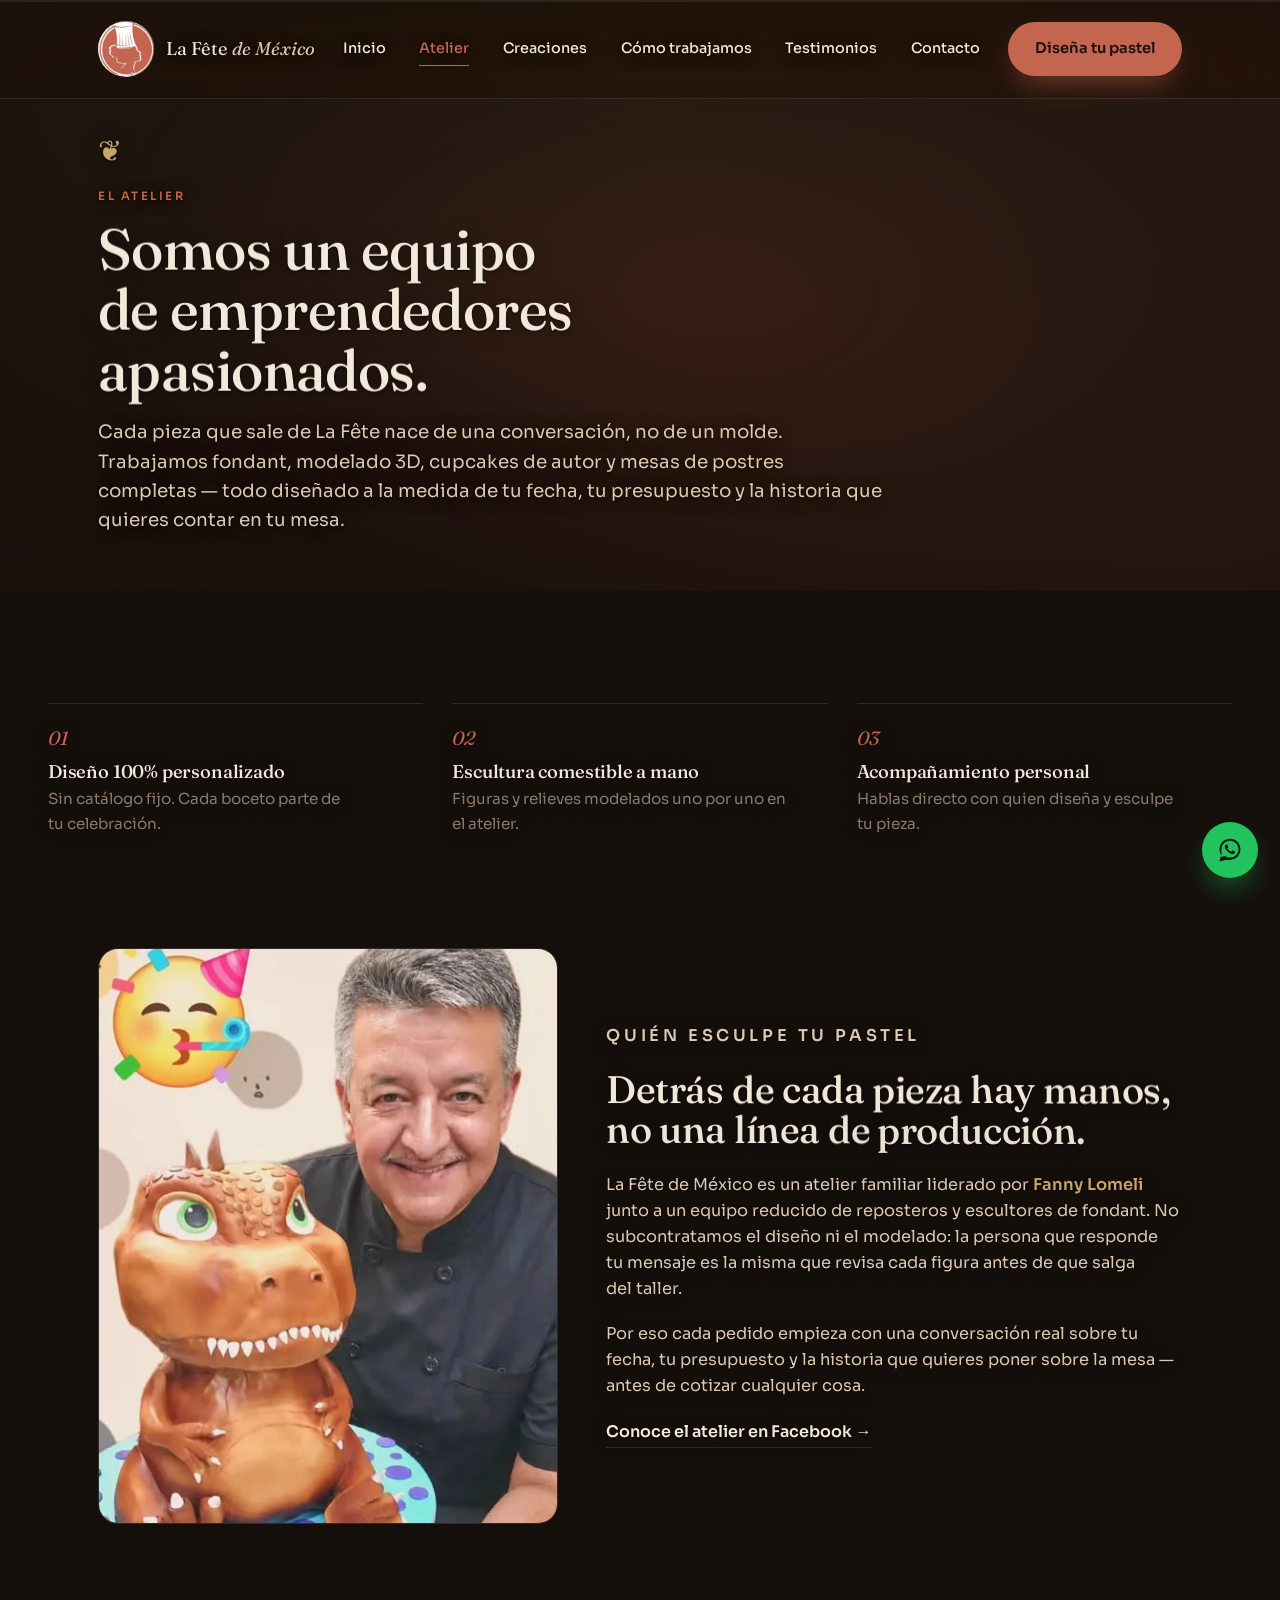
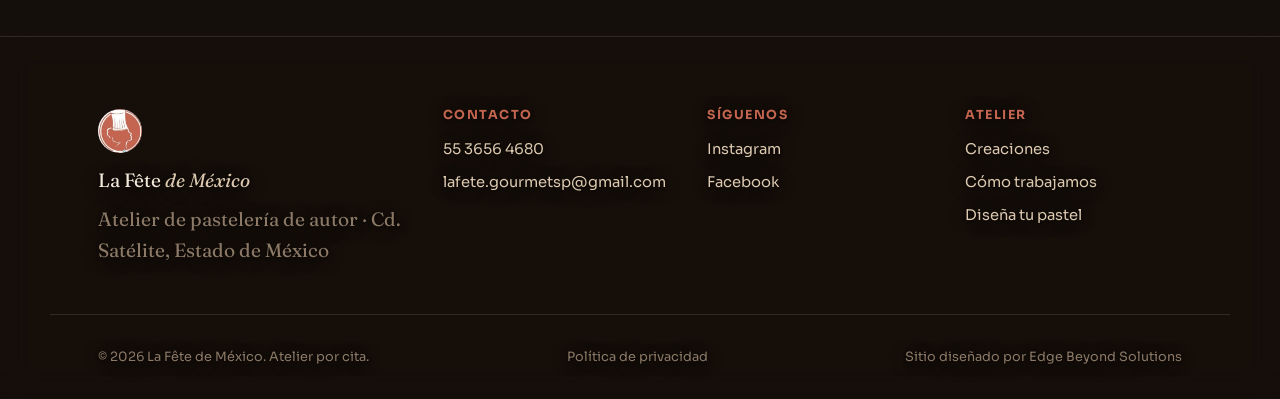
==== commit 5f5c90eb: "Mejoras generales look & feel Mejoras generales look & feel" ====
--- a/atelier.html
+++ b/atelier.html
@@ -22,13 +22,63 @@
 <link rel="canonical" href="https://lafetedemexico.mx/atelier.html" />
 <link rel="icon" type="image/webp" href="assets/img/logo.webp" />
 <link rel="apple-touch-icon" href="assets/img/logo.webp" />
+<meta name="robots" content="index, follow, max-image-preview:large" />
 <meta name="theme-color" content="#150F0C" />
 
 <link rel="preconnect" href="https://fonts.googleapis.com" />
 <link rel="preconnect" href="https://fonts.gstatic.com" crossorigin />
 <link rel="stylesheet" href="https://fonts.googleapis.com/css2?family=Fraunces:ital,opsz,wght@0,9..144,300;0,9..144,500;0,9..144,600;1,9..144,400;1,9..144,500&family=Sora:wght@300;400;500;600;700&display=swap" />
 
-<link rel="stylesheet" href="styles.css?v=20260916" />
+<link rel="stylesheet" href="styles.css?v=20260917" />
+<script type="application/ld+json">
+{
+  "@context": "https://schema.org",
+  "@type": "Bakery",
+  "@id": "https://lafetedemexico.mx/#business",
+  "name": "La Fête de México",
+  "image": "https://lafetedemexico.mx/assets/img/cake-luxury-chanel.webp",
+  "logo": "https://lafetedemexico.mx/assets/img/logo.webp",
+  "telephone": "+52 55 3656 4680",
+  "email": "lafete.gourmetsp@gmail.com",
+  "url": "https://lafetedemexico.mx/",
+  "address": {
+    "@type": "PostalAddress",
+    "addressLocality": "Ciudad Satélite",
+    "addressRegion": "Estado de México",
+    "addressCountry": "MX"
+  },
+  "servesCuisine": "Pastelería de autor",
+  "priceRange": "$$",
+  "sameAs": [
+    "https://www.instagram.com/lafetedemexico/",
+    "https://www.facebook.com/lafetedemexico"
+  ]
+}
+</script>
+<script type="application/ld+json">
+{
+  "@context": "https://schema.org",
+  "@type": "BreadcrumbList",
+  "itemListElement": [
+    { "@type": "ListItem", "position": 1, "name": "Inicio", "item": "https://lafetedemexico.mx/" },
+    { "@type": "ListItem", "position": 2, "name": "El Atelier", "item": "https://lafetedemexico.mx/atelier.html" }
+  ]
+}
+</script>
+
+<!-- Google Search Console verification — replace with your real code from search.google.com/search-console -->
+<!-- <meta name="google-site-verification" content="REPLACE_WITH_YOUR_GSC_CODE"> -->
+
+<!-- Google Analytics (GA4) — replace G-XXXXXXXXXX with your real Measurement ID -->
+<!--
+<script async src="https://www.googletagmanager.com/gtag/js?id=G-XXXXXXXXXX"></script>
+<script>
+  window.dataLayer = window.dataLayer || [];
+  function gtag(){dataLayer.push(arguments);}
+  gtag('js', new Date());
+  gtag('config', 'G-XXXXXXXXXX');
+</script>
+-->
 </head>
 <body>
 <a class="skip-link" href="#contenido">Saltar al contenido</a>
@@ -169,6 +219,6 @@
 <script defer src="lib/gsap.min.js"></script>
 <script defer src="lib/ScrollTrigger.min.js"></script>
 <script defer src="lib/manifest.js"></script>
-<script defer src="main.js?v=20260916"></script>
+<script defer src="main.js?v=20260917"></script>
 </body>
 </html>
--- a/styles.css
+++ b/styles.css
@@ -70,9 +70,10 @@
 .site-video-bg video { width: 100%; height: 100%; object-fit: cover; object-position: center 50%; }
 .site-video-bg::before {
   content: ""; position: absolute; inset: 0;
+  /* Ligero — el video debe leerse claro en todo el sitio, no solo insinuarse */
   background:
-    linear-gradient(180deg, rgba(21,15,12,.62) 0%, rgba(21,15,12,.4) 30%, rgba(21,15,12,.55) 70%, rgba(21,15,12,.85) 100%),
-    linear-gradient(90deg, rgba(21,15,12,.35), transparent 40%, transparent 60%, rgba(21,15,12,.35));
+    linear-gradient(180deg, rgba(21,15,12,.3) 0%, rgba(21,15,12,.16) 30%, rgba(21,15,12,.22) 70%, rgba(21,15,12,.45) 100%),
+    linear-gradient(90deg, rgba(21,15,12,.16), transparent 40%, transparent 60%, rgba(21,15,12,.16));
 }
 @media (prefers-reduced-motion: reduce) {
   .site-video-bg video { display: none; }
@@ -252,14 +253,13 @@
    6. Hero
    ============================================================= */
 .hero {
-  position: relative; min-height: 100svh; display: flex; align-items: flex-end;
+  position: relative; min-height: 100svh; display: flex; align-items: center;
   overflow: clip; isolation: isolate;
 }
 .hero-scrim {
   position: absolute; inset: 0; z-index: -1;
-  background:
-    linear-gradient(180deg, rgba(21,15,12,.3) 0%, rgba(21,15,12,.2) 40%, rgba(21,15,12,.75) 92%, var(--bg) 100%),
-    linear-gradient(90deg, rgba(21,15,12,.5) 0%, rgba(21,15,12,.1) 55%);
+  /* Ligero y parejo — el video debe leerse claro, el texto se apoya en su halo */
+  background: rgba(21,15,12,.22);
 }
 .hero-mesh {
   position: absolute; inset: 0; z-index: -1; pointer-events: none;
@@ -270,7 +270,7 @@
     radial-gradient(55% 45% at var(--mesh-x) var(--mesh-y), rgba(196,101,79,.4), transparent 62%),
     conic-gradient(from var(--mesh-angle), rgba(201,164,106,.18), rgba(196,101,79,.22), rgba(155,75,57,.1), rgba(201,164,106,.18));
   filter: blur(90px) saturate(120%);
-  opacity: .8;
+  opacity: .45;
   animation: meshShift 24s linear infinite;
   mix-blend-mode: screen;
 }
@@ -280,11 +280,11 @@
   100% { --mesh-angle: 360deg; --mesh-x: 25%; --mesh-y: 30%; }
 }
 
-.hero-inner { position: relative; padding-block: 8rem 4.5rem; width: 100%; }
+.hero-inner { position: relative; padding-block: 6rem 2rem; width: 100%; }
 .hero-meta { display: inline-flex; align-items: center; gap: .55rem; font-size: .8rem; letter-spacing: .04em; color: var(--cream-2); margin-bottom: 1.6rem; }
 .hero-meta .dot { width: 6px; height: 6px; border-radius: 50%; background: var(--accent); box-shadow: 0 0 0 4px rgba(196,101,79,.25); }
 .hero-glyph { display: block; font-size: 1.8rem; color: var(--gold); margin-bottom: .8rem; }
-.hero-title { font-size: clamp(2.6rem, 6.6vw, 5.4rem); max-width: 22ch; margin-bottom: 1.6rem; }
+.hero-title { font-size: clamp(2.6rem, 6.6vw, 5.4rem); max-width: 22ch; margin-bottom: 2.6rem; }
 .hero-title em { font-style: italic; color: var(--accent); font-weight: 400; }
 .hero-sub { max-width: 46ch; font-size: clamp(1.02rem, 1.6vw, 1.2rem); color: var(--cream-2); margin-bottom: 2.4rem; }
 .hero-foot { display: flex; flex-wrap: wrap; align-items: center; gap: 1.8rem 2.6rem; }
@@ -384,9 +384,9 @@
 .proceso h2 { font-size: clamp(1.7rem, 3.4vw, 2.6rem); max-width: 22ch; margin-bottom: 3.2rem; }
 .proceso-grid { display: grid; grid-template-columns: minmax(0, 1fr); gap: 2.2rem; }
 .proceso-step { border-top: 1px solid var(--line); padding-top: 1.4rem; }
-.proceso-n { font-family: var(--serif); font-style: italic; font-size: 2rem; color: var(--accent); display: block; margin-bottom: .6rem; }
-.proceso-step h3 { font-size: 1.2rem; margin-bottom: .5rem; }
-.proceso-step p { color: var(--cream-3); font-size: .92rem; }
+.proceso-n { font-family: var(--serif); font-style: italic; font-size: 2.3rem; color: var(--accent); display: block; margin-bottom: .7rem; }
+.proceso-step h3 { font-size: 1.4rem; margin-bottom: .6rem; }
+.proceso-step p { color: var(--cream-2); font-size: 1.05rem; line-height: 1.6; }
 @media (min-width: 720px) { .proceso-grid { grid-template-columns: repeat(2, 1fr); } }
 @media (min-width: 1280px) { .proceso-grid { grid-template-columns: repeat(4, 1fr); } }
 
@@ -454,8 +454,9 @@
    13. Diseña — wizard form
    ============================================================= */
 .disena { padding-block: 7rem; }
+.disena-top { padding-top: 9rem; }
 .disena-grid { display: grid; grid-template-columns: minmax(0, 1fr); gap: 3rem; }
-.disena-copy h2 { font-size: clamp(1.7rem, 3.2vw, 2.4rem); margin-bottom: 1.2rem; }
+.disena-copy h2, .disena-title { font-size: clamp(1.7rem, 3.2vw, 2.4rem); margin-bottom: 1.2rem; }
 .disena-copy p { color: var(--cream-2); max-width: 46ch; margin-bottom: 1.6rem; }
 .disena-points { display: grid; gap: .8rem; }
 .disena-points li { position: relative; padding-left: 1.5rem; color: var(--cream-3); font-size: .92rem; }
@@ -576,9 +577,6 @@
 @media (min-width: 540px) {
   .option-grid { grid-template-columns: repeat(2, 1fr); }
 }
-@media (min-width: 720px) {
-  .hero-inner { padding-block: 10rem 6rem; }
-}
 @media (min-width: 960px) {
   .disena-copy { padding-top: 1rem; }
 }
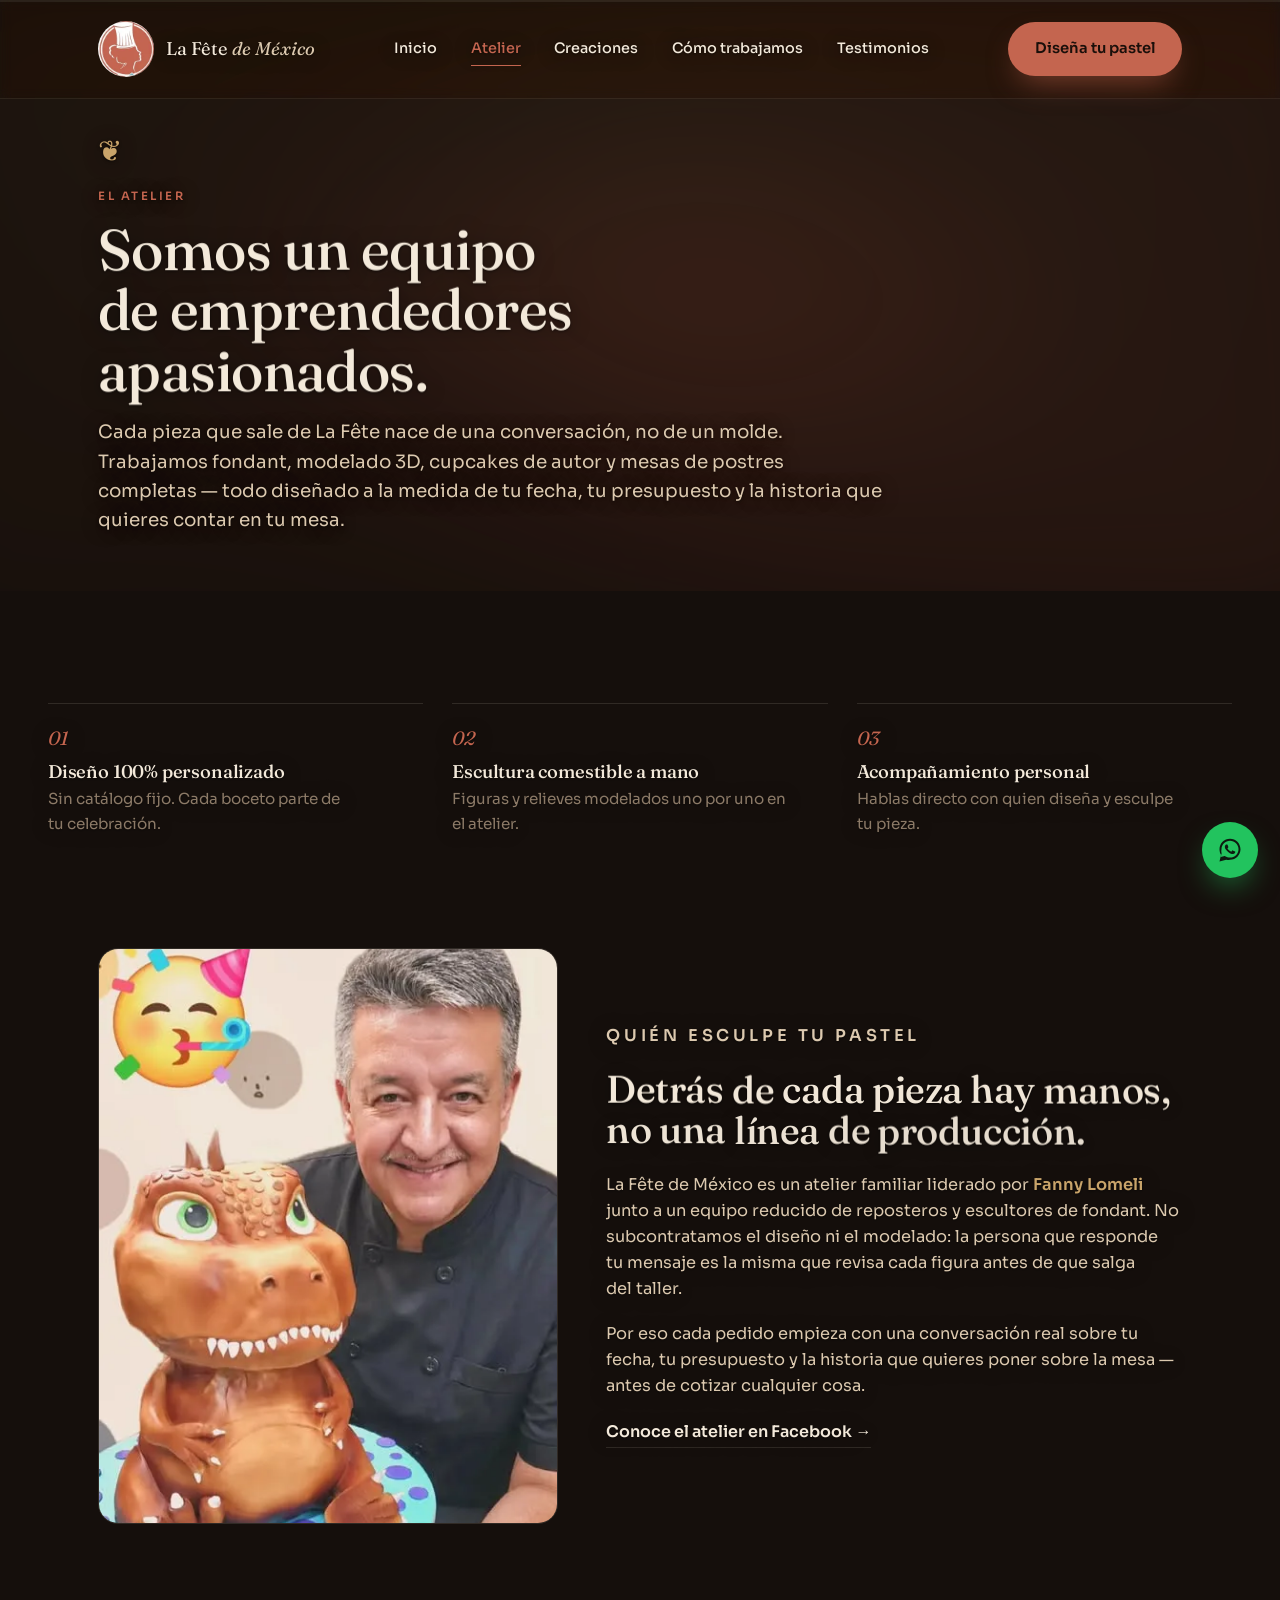
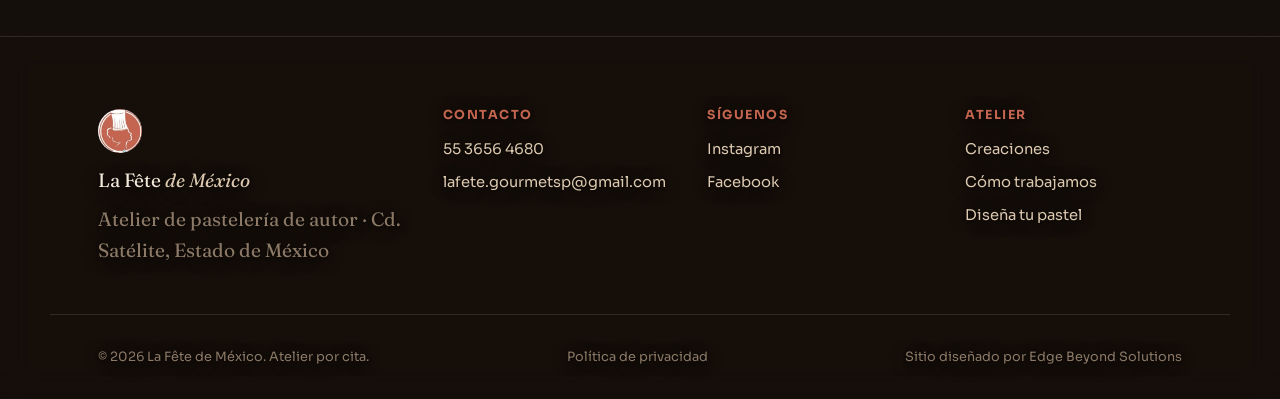
==== commit 89db62a5: "Cambios adicionales look & feel Quitar página de contacto, cuadros obscuros, textos no legibles." ====
--- a/atelier.html
+++ b/atelier.html
@@ -29,7 +29,7 @@
 <link rel="preconnect" href="https://fonts.gstatic.com" crossorigin />
 <link rel="stylesheet" href="https://fonts.googleapis.com/css2?family=Fraunces:ital,opsz,wght@0,9..144,300;0,9..144,500;0,9..144,600;1,9..144,400;1,9..144,500&family=Sora:wght@300;400;500;600;700&display=swap" />
 
-<link rel="stylesheet" href="styles.css?v=20260917" />
+<link rel="stylesheet" href="styles.css?v=20260918" />
 <script type="application/ld+json">
 {
   "@context": "https://schema.org",
@@ -104,9 +104,8 @@
       <a class="nav-link" href="creaciones.html">Creaciones</a>
       <a class="nav-link" href="proceso.html">Cómo trabajamos</a>
       <a class="nav-link" href="testimonios.html">Testimonios</a>
-      <a class="nav-link" href="contacto.html">Contacto</a>
     </nav>
-    <a class="btn btn-primary nav-cta" href="contacto.html" data-magnetic data-magnetic-strength="0.25">Diseña tu pastel</a>
+    <a class="btn btn-primary nav-cta" href="index.html#disena" data-magnetic data-magnetic-strength="0.25">Diseña tu pastel</a>
     <button class="nav-burger" data-nav-burger aria-label="Abrir menú" aria-expanded="false" aria-controls="nav-mobile">
       <span></span><span></span><span></span>
     </button>
@@ -120,8 +119,7 @@
     <a href="creaciones.html" data-nav-mobile-link>Creaciones</a>
     <a href="proceso.html" data-nav-mobile-link>Cómo trabajamos</a>
     <a href="testimonios.html" data-nav-mobile-link>Testimonios</a>
-    <a href="contacto.html" data-nav-mobile-link>Contacto</a>
-    <a href="contacto.html" class="btn btn-primary" data-nav-mobile-link>Diseña tu pastel</a>
+    <a href="index.html#disena" class="btn btn-primary" data-nav-mobile-link>Diseña tu pastel</a>
   </nav>
 </div>
 
@@ -200,7 +198,7 @@
       <h4>Atelier</h4>
       <a href="creaciones.html">Creaciones</a>
       <a href="proceso.html">Cómo trabajamos</a>
-      <a href="contacto.html">Diseña tu pastel</a>
+      <a href="index.html#disena">Diseña tu pastel</a>
     </div>
   </div>
   <div class="container footer-bottom">
@@ -219,6 +217,6 @@
 <script defer src="lib/gsap.min.js"></script>
 <script defer src="lib/ScrollTrigger.min.js"></script>
 <script defer src="lib/manifest.js"></script>
-<script defer src="main.js?v=20260917"></script>
+<script defer src="main.js?v=20260918"></script>
 </body>
 </html>
--- a/styles.css
+++ b/styles.css
@@ -204,15 +204,15 @@
   position: fixed; top: 0; inset-inline: 0; z-index: 200;
   /* Vidrio de verdad: el video debe verse moviéndose a través del nav,
      no solo insinuarse — por eso la opacidad es baja y el blur hace el trabajo. */
-  background: rgba(21,15,12,.28);
-  backdrop-filter: blur(10px) saturate(160%);
-  -webkit-backdrop-filter: blur(10px) saturate(160%);
-  border-bottom: 1px solid rgba(243,233,218,.1);
+  background: rgba(21,15,12,.12);
+  backdrop-filter: blur(6px) saturate(160%);
+  -webkit-backdrop-filter: blur(6px) saturate(160%);
+  border-bottom: 1px solid rgba(243,233,218,.08);
   transition: background-color .4s var(--ease-out), box-shadow .4s var(--ease-out), padding .3s var(--ease-out);
   padding-block: 1.3rem;
 }
 .nav.is-scrolled {
-  background: rgba(21,15,12,.46);
+  background: rgba(21,15,12,.26);
   box-shadow: 0 10px 30px -18px rgba(0,0,0,.6);
   padding-block: .8rem;
 }
@@ -327,7 +327,7 @@
 .stats-strip-inner { display: grid; grid-template-columns: minmax(0, 1fr); gap: 2rem; padding-block: 2.6rem; }
 .stat { text-align: left; }
 .stat strong { display: block; font-family: var(--serif); font-style: italic; font-size: clamp(2rem, 4vw, 2.8rem); color: var(--gold); }
-.stat > span { display: block; color: var(--cream-3); font-size: .88rem; margin-top: .3rem; }
+.stat > span { display: block; color: var(--cream); font-weight: 600; font-size: 1.02rem; margin-top: .4rem; text-shadow: 0 1px 4px rgba(0,0,0,.85), 0 2px 16px rgba(0,0,0,.7); }
 @media (min-width: 720px) { .stats-strip-inner { grid-template-columns: repeat(3, 1fr); } }
 
 /* =============================================================
@@ -365,10 +365,13 @@
   transform: translateY(-6px);
   box-shadow: 0 40px 80px -30px rgba(196,101,79,.4), 0 0 0 1px rgba(196,101,79,.25);
 }
-.show-card-meta { padding: 1.3rem 1.4rem 1.6rem; }
-.show-card-meta span { display: block; font-size: .7rem; letter-spacing: .14em; text-transform: uppercase; color: var(--accent); margin-bottom: .5rem; }
-.show-card-meta h3 { font-size: 1.25rem; margin-bottom: .5rem; }
-.show-card-meta p { color: var(--cream-3); font-size: .9rem; }
+.show-card-meta {
+  position: relative; padding: 1.5rem 1.4rem 1.7rem;
+  background: linear-gradient(180deg, rgba(15,10,7,0) 0%, rgba(15,10,7,.55) 35%, rgba(15,10,7,.78) 100%);
+}
+.show-card-meta span { display: block; font-size: .74rem; letter-spacing: .14em; text-transform: uppercase; font-weight: 700; color: var(--gold); margin-bottom: .5rem; text-shadow: 0 1px 4px rgba(0,0,0,.9), 0 2px 14px rgba(0,0,0,.75); }
+.show-card-meta h3 { font-size: 1.3rem; margin-bottom: .5rem; color: var(--cream); }
+.show-card-meta p { color: var(--cream); font-size: .96rem; text-shadow: 0 1px 4px rgba(0,0,0,.85), 0 2px 16px rgba(0,0,0,.7); }
 .show-card-dark { background: rgba(15,11,8,.32); }
 
 .showcase-foot { margin-top: 2.6rem; }
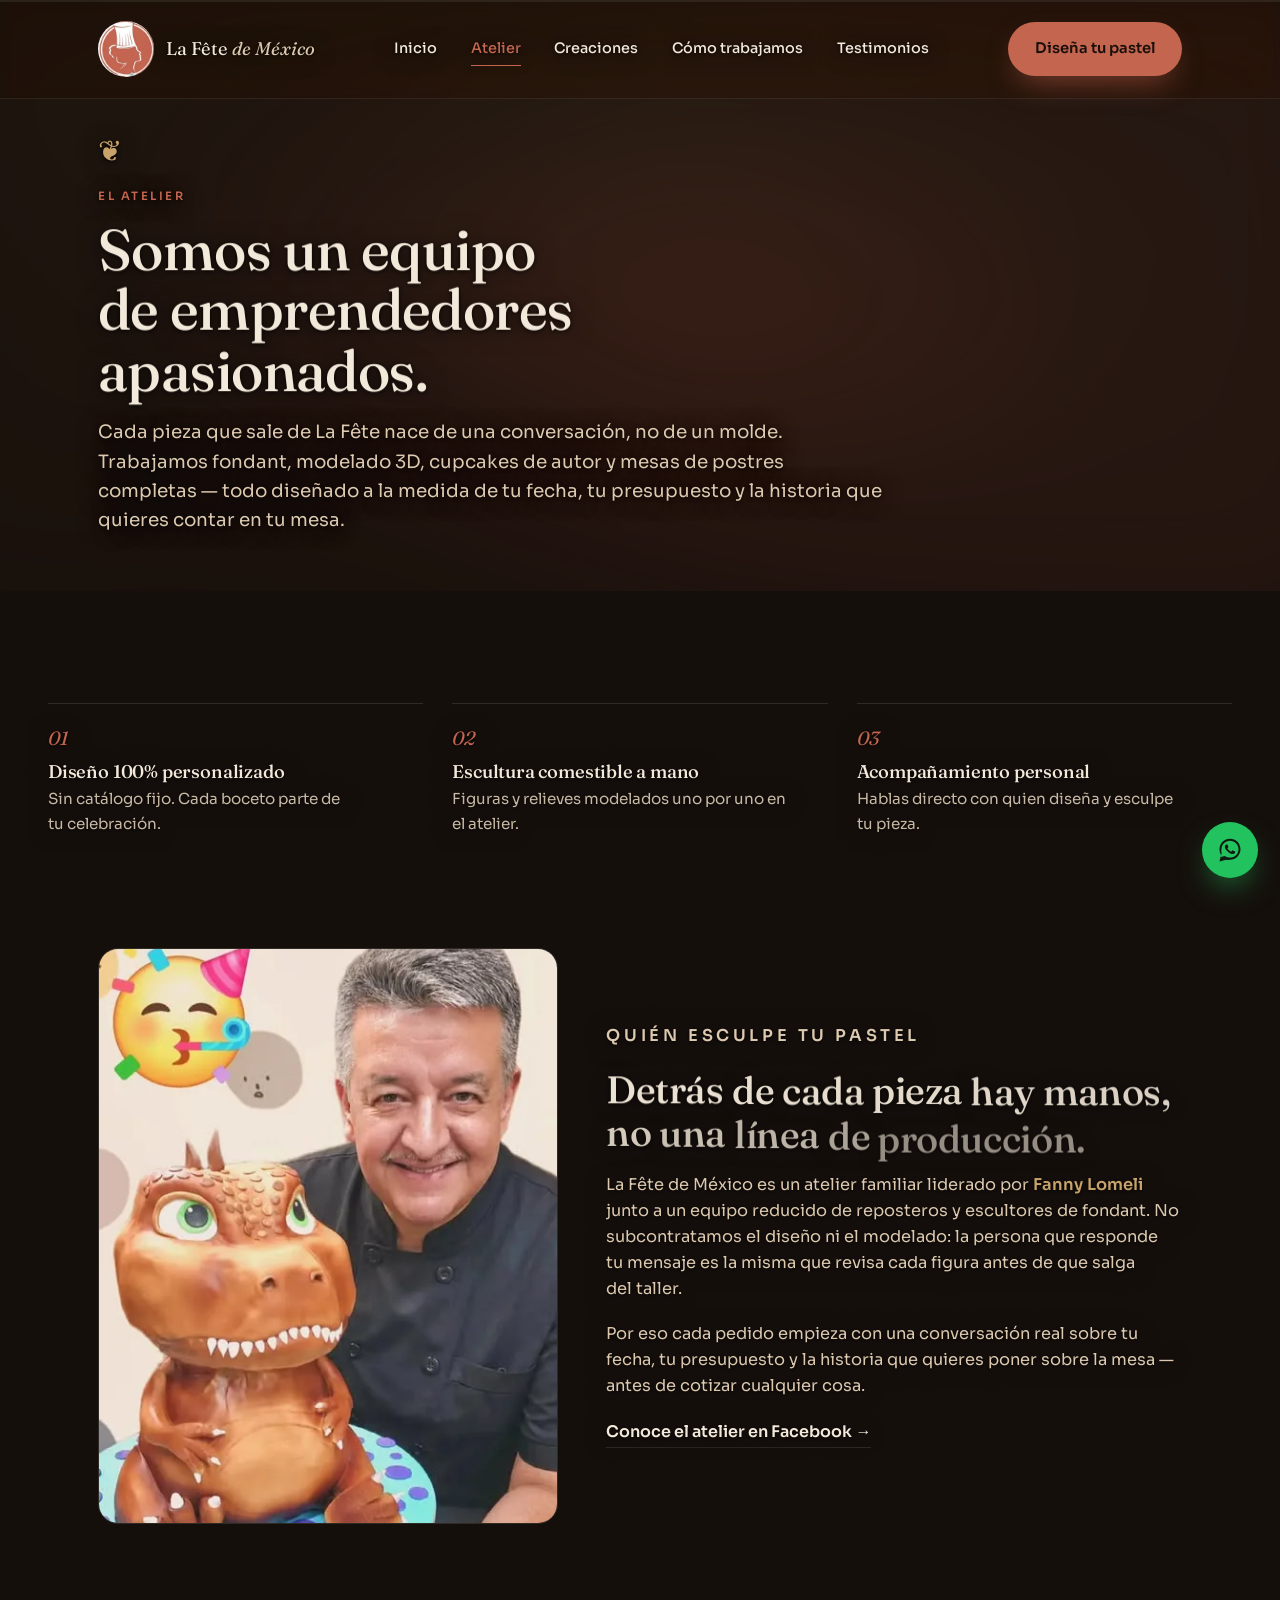
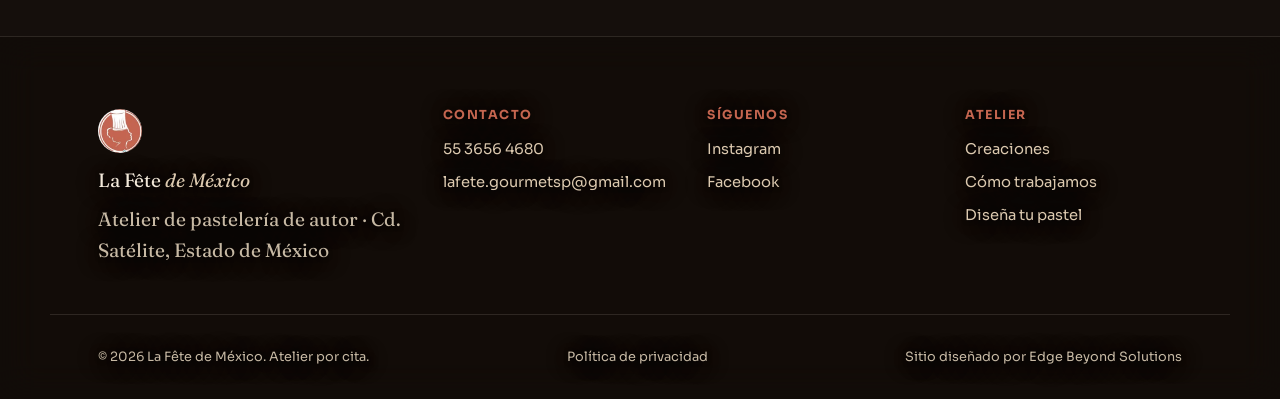
==== commit 766cd23d: "Más cambios textos ilegibles Más cambios textos ilegibles" ====
--- a/atelier.html
+++ b/atelier.html
@@ -29,7 +29,7 @@
 <link rel="preconnect" href="https://fonts.gstatic.com" crossorigin />
 <link rel="stylesheet" href="https://fonts.googleapis.com/css2?family=Fraunces:ital,opsz,wght@0,9..144,300;0,9..144,500;0,9..144,600;1,9..144,400;1,9..144,500&family=Sora:wght@300;400;500;600;700&display=swap" />
 
-<link rel="stylesheet" href="styles.css?v=20260918" />
+<link rel="stylesheet" href="styles.css?v=20260919" />
 <script type="application/ld+json">
 {
   "@context": "https://schema.org",
@@ -217,6 +217,6 @@
 <script defer src="lib/gsap.min.js"></script>
 <script defer src="lib/ScrollTrigger.min.js"></script>
 <script defer src="lib/manifest.js"></script>
-<script defer src="main.js?v=20260918"></script>
+<script defer src="main.js?v=20260919"></script>
 </body>
 </html>
--- a/styles.css
+++ b/styles.css
@@ -12,7 +12,7 @@
   --bg-3:      #271D16;   /* card */
   --cream:     #F3E9DA;   /* text on dark, never pure white */
   --cream-2:   #DCC9AF;
-  --cream-3:   #8C7A67;   /* metadata / muted */
+  --cream-3:   #C7B9A4;   /* metadata / muted — claro para leerse sobre el video */
   --accent:    #C4654F;   /* terracota — del logo real */
   --accent-2:  #9B4B39;
   --gold:      #C9A46A;   /* dorado secundario */
@@ -54,7 +54,7 @@
   /* Halo oscuro sutil: mantiene el texto legible sobre los momentos más
      claros del video de fondo, casi imperceptible sobre tarjetas/paneles
      ya oscuros. */
-  text-shadow: 0 1px 3px rgba(0,0,0,.55), 0 2px 20px rgba(0,0,0,.4);
+  text-shadow: 0 1px 4px rgba(0,0,0,.8), 0 2px 22px rgba(0,0,0,.65);
 }
 
 img, svg, video { display: block; max-width: 100%; }
@@ -526,7 +526,11 @@
 /* =============================================================
    14. FAQ
    ============================================================= */
-.faq { padding-block: 7rem; border-top: 1px solid var(--line); }
+.faq {
+  padding-block: 7rem; border-top: 1px solid var(--line);
+  background: var(--panel); backdrop-filter: blur(16px) saturate(140%); -webkit-backdrop-filter: blur(16px) saturate(140%);
+}
+@supports not (backdrop-filter: blur(1px)) { .faq { background: var(--panel-2); } }
 .faq-grid { display: grid; grid-template-columns: minmax(0, 1fr); gap: 2.4rem; }
 .faq h2 { font-size: clamp(1.8rem, 3.2vw, 2.4rem); }
 .faq-item { border-bottom: 1px solid var(--line); padding-block: 1.5rem; }
@@ -548,9 +552,10 @@
    ============================================================= */
 .site-footer {
   padding-block: 4.5rem 2rem; border-top: 1px solid var(--line);
-  background: var(--panel); backdrop-filter: blur(16px) saturate(140%); -webkit-backdrop-filter: blur(16px) saturate(140%);
-}
-@supports not (backdrop-filter: blur(1px)) { .site-footer { background: var(--panel-2); } }
+  /* El pie lleva texto denso — necesita más contraste que el nav */
+  background: rgba(15,10,7,.6); backdrop-filter: blur(18px) saturate(140%); -webkit-backdrop-filter: blur(18px) saturate(140%);
+}
+@supports not (backdrop-filter: blur(1px)) { .site-footer { background: rgba(15,10,7,.88); } }
 .footer-grid { display: grid; grid-template-columns: minmax(0, 1fr); gap: 2.6rem; margin-bottom: 3rem; }
 .footer-brand img { border-radius: 50%; margin-bottom: .8rem; }
 .footer-brand p { font-family: var(--serif); font-size: 1.2rem; }
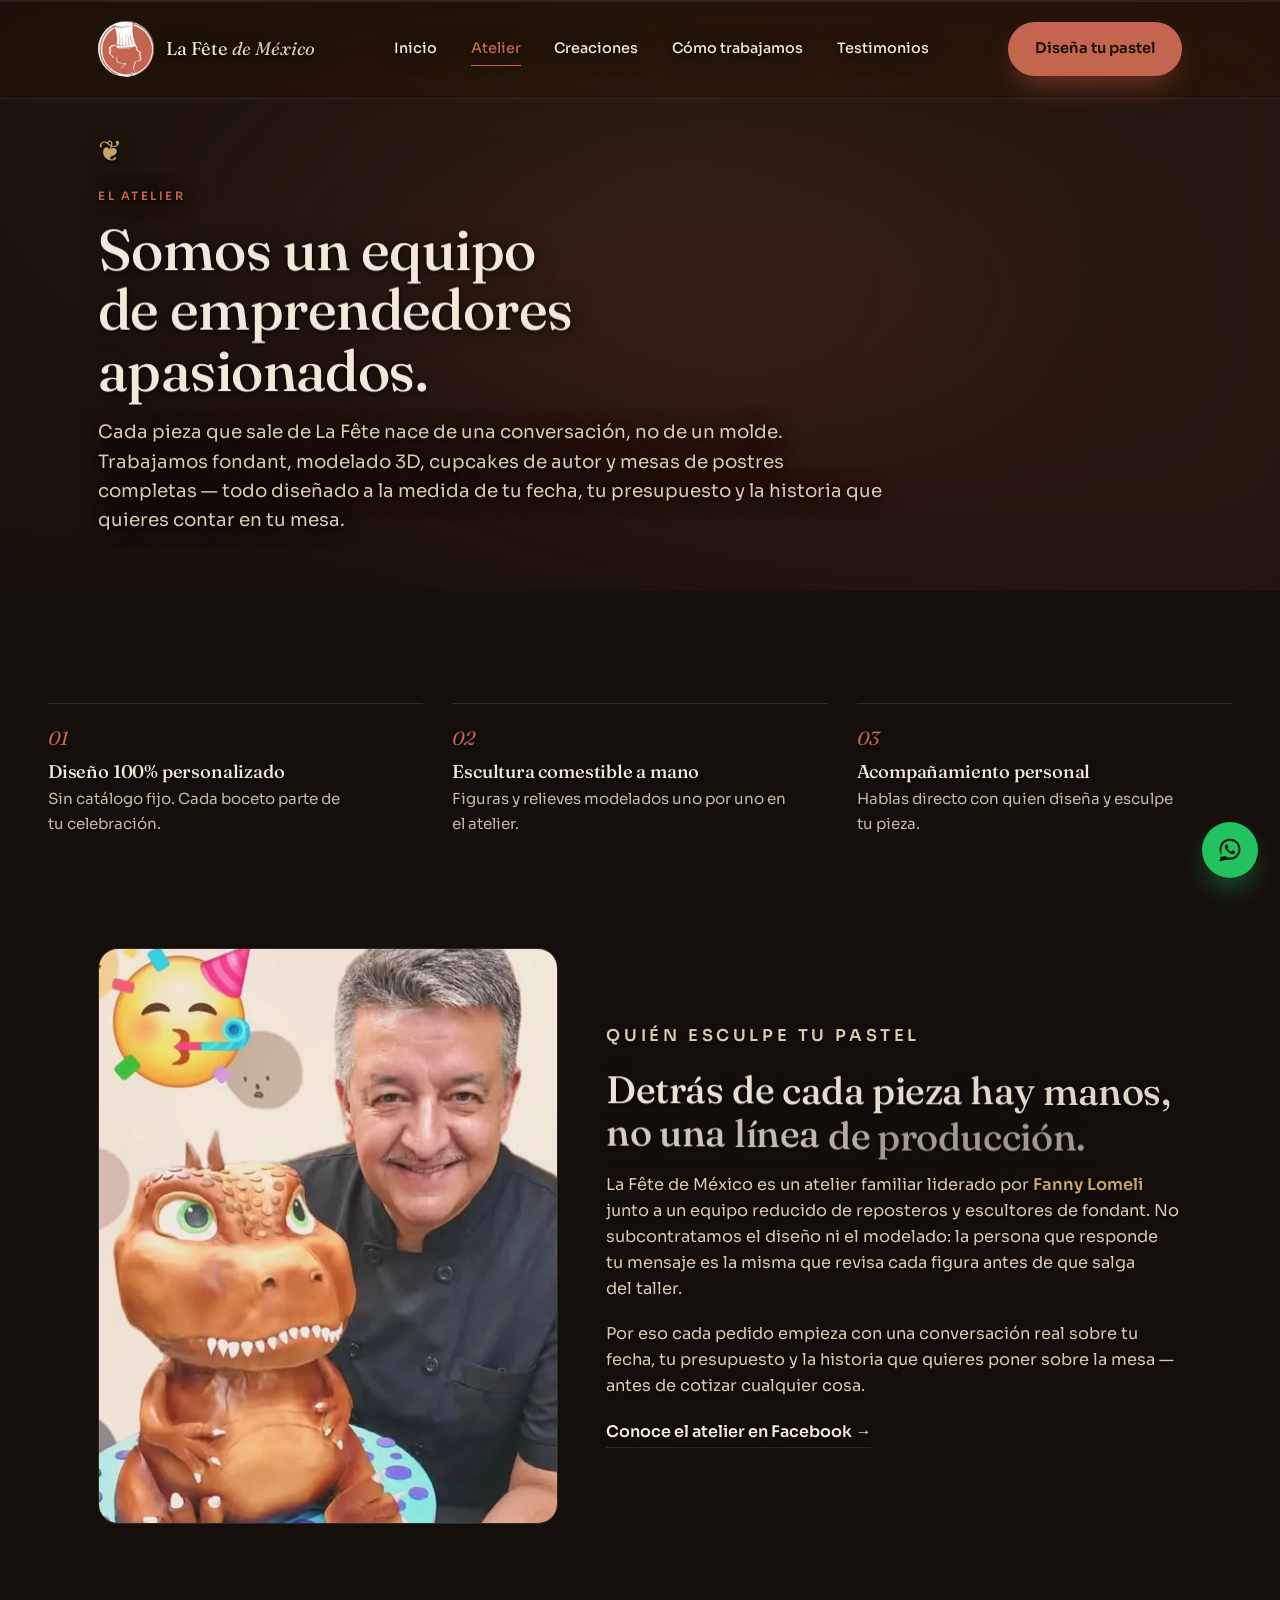
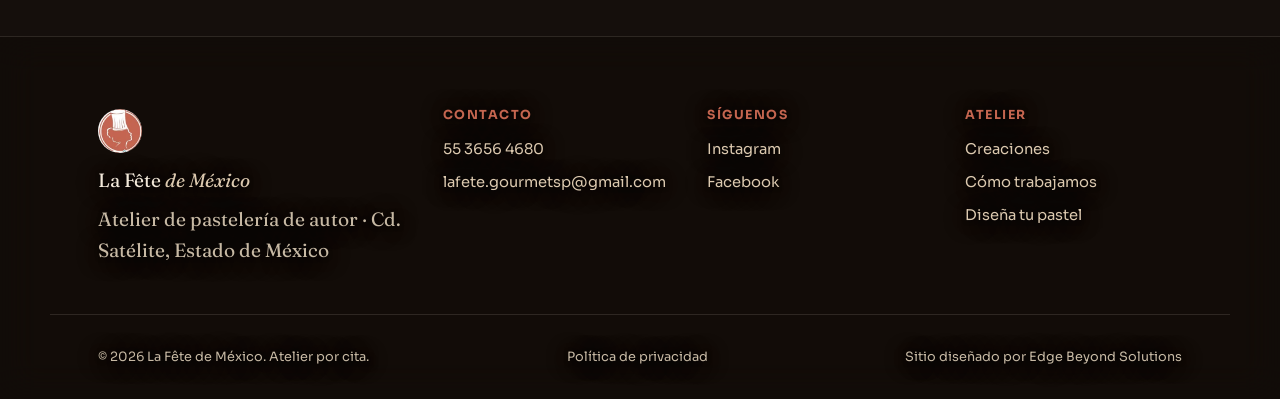
==== commit c3442cbe: "Meter más testimonios Meter más testimonios" ====
--- a/atelier.html
+++ b/atelier.html
@@ -29,7 +29,7 @@
 <link rel="preconnect" href="https://fonts.gstatic.com" crossorigin />
 <link rel="stylesheet" href="https://fonts.googleapis.com/css2?family=Fraunces:ital,opsz,wght@0,9..144,300;0,9..144,500;0,9..144,600;1,9..144,400;1,9..144,500&family=Sora:wght@300;400;500;600;700&display=swap" />
 
-<link rel="stylesheet" href="styles.css?v=20260919" />
+<link rel="stylesheet" href="styles.css?v=20260920" />
 <script type="application/ld+json">
 {
   "@context": "https://schema.org",
@@ -43,9 +43,17 @@
   "url": "https://lafetedemexico.mx/",
   "address": {
     "@type": "PostalAddress",
-    "addressLocality": "Ciudad Satélite",
+    "streetAddress": "C. Arboledas 11, Hab Plaza de la Colina",
+    "addressLocality": "Tlalnepantla",
     "addressRegion": "Estado de México",
+    "postalCode": "54080",
     "addressCountry": "MX"
+  },
+  "aggregateRating": {
+    "@type": "AggregateRating",
+    "ratingValue": "4.9",
+    "reviewCount": "66",
+    "bestRating": "5"
   },
   "servesCuisine": "Pastelería de autor",
   "priceRange": "$$",
@@ -217,6 +225,6 @@
 <script defer src="lib/gsap.min.js"></script>
 <script defer src="lib/ScrollTrigger.min.js"></script>
 <script defer src="lib/manifest.js"></script>
-<script defer src="main.js?v=20260919"></script>
+<script defer src="main.js?v=20260920"></script>
 </body>
 </html>
--- a/styles.css
+++ b/styles.css
@@ -410,13 +410,30 @@
    ============================================================= */
 .testimonios { position: relative; padding-block: 7rem; overflow: clip; isolation: isolate; }
 .testimonios-mesh { position: absolute; inset: 0; z-index: -1; }
-.testimonios-inner { max-width: 780px; text-align: center; margin-inline: auto; }
-.testimonio-quote { position: relative; margin-bottom: 3rem; }
-.quote-mark { font-family: var(--serif); font-style: italic; font-size: 5rem; color: var(--accent); line-height: 0; display: block; margin-bottom: 1rem; }
-.testimonio-quote p { font-family: var(--serif); font-size: clamp(1.35rem, 2.6vw, 1.9rem); font-weight: 400; line-height: 1.4; color: var(--cream); margin-bottom: 1.6rem; }
-.testimonio-quote footer strong { display: block; font-size: 1rem; }
-.testimonio-quote footer span { color: var(--cream-3); font-size: .85rem; }
-.testimonios-badges { display: flex; flex-wrap: wrap; justify-content: center; gap: 1rem 2.6rem; }
+.testimonios-inner { text-align: center; }
+.testimonios-head { max-width: 640px; margin-inline: auto; margin-bottom: 3rem; }
+
+/* Carrusel continuo de reseñas — texto pequeño, se mueve solo, se pausa al hover */
+.testi-viewport { position: relative; margin-bottom: 3.2rem; }
+.testi-viewport.has-marquee { overflow: hidden; display: flex; }
+.testi-track { display: flex; gap: 1.2rem; padding-inline: 1.4rem; }
+.testi-viewport.has-marquee .testi-track { flex: 0 0 auto; }
+@media (min-width: 720px) { .testi-track { padding-inline: 2.4rem; } }
+
+.testi-card {
+  flex: 0 0 auto; width: min(340px, 82vw); text-align: left;
+  background: var(--card);
+  backdrop-filter: blur(14px) saturate(140%); -webkit-backdrop-filter: blur(14px) saturate(140%);
+  border: 1px solid var(--line); border-radius: 16px;
+  padding: 1.6rem 1.5rem;
+}
+@supports not (backdrop-filter: blur(1px)) { .testi-card { background: var(--panel-2); } }
+.testi-card .quote-mark { font-family: var(--serif); font-style: italic; font-size: 2.2rem; color: var(--accent); line-height: 0; display: block; margin-bottom: .7rem; }
+.testi-card p { font-size: .92rem; line-height: 1.55; color: var(--cream); margin-bottom: 1.1rem; }
+.testi-card footer strong { display: block; font-size: .88rem; }
+.testi-card footer span { color: var(--cream-3); font-size: .78rem; }
+
+.testimonios-badges { display: flex; flex-wrap: wrap; justify-content: center; gap: 1rem 2.6rem; margin-bottom: 1.4rem; }
 .badge { text-align: center; }
 .badge strong { display: block; font-family: var(--serif); font-style: italic; color: var(--gold); font-size: 1.7rem; }
 .badge span { color: var(--cream-3); font-size: .82rem; }
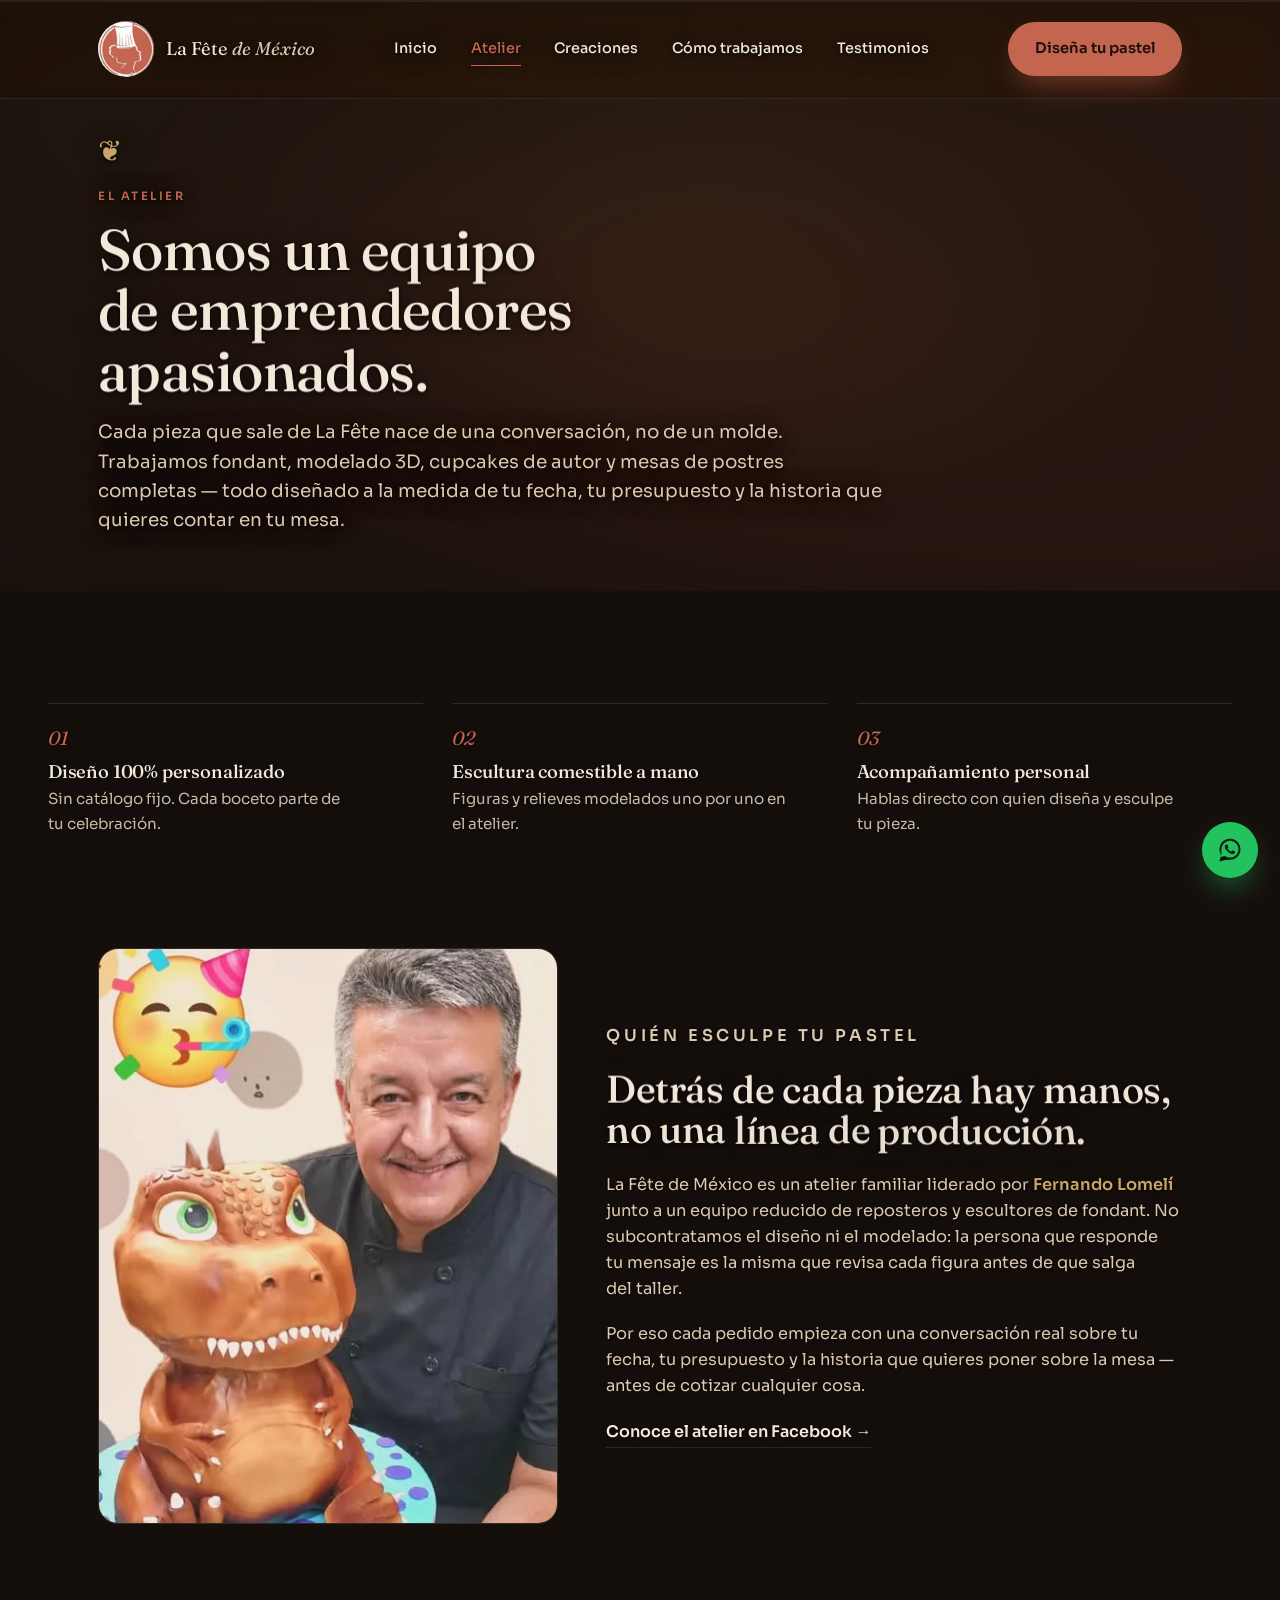
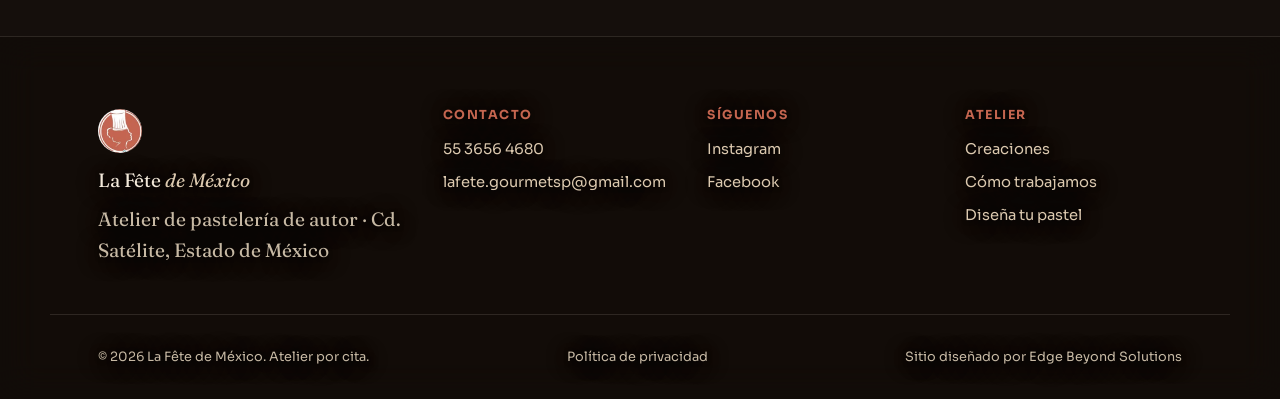
==== commit c8056d93: "Agregar favicon completo desde el logo real y corregir nombre del fundador - Genera set completo de " ====
--- a/atelier.html
+++ b/atelier.html
@@ -4,24 +4,28 @@
 <meta charset="UTF-8" />
 <meta name="viewport" content="width=device-width, initial-scale=1, viewport-fit=cover" />
 <title>El Atelier — La Fête de México</title>
-<meta name="description" content="Conoce el atelier familiar detrás de La Fête de México: diseño 100% personalizado, escultura comestible a mano y el equipo liderado por Fanny Lomeli." />
+<meta name="description" content="Conoce el atelier familiar detrás de La Fête de México: diseño 100% personalizado, escultura comestible a mano y el equipo liderado por Fernando Lomelí." />
 
 <meta property="og:type" content="website" />
 <meta property="og:site_name" content="La Fête de México" />
 <meta property="og:title" content="El Atelier — La Fête de México" />
-<meta property="og:description" content="Conoce el atelier familiar detrás de La Fête de México: diseño 100% personalizado, escultura comestible a mano y el equipo liderado por Fanny Lomeli." />
+<meta property="og:description" content="Conoce el atelier familiar detrás de La Fête de México: diseño 100% personalizado, escultura comestible a mano y el equipo liderado por Fernando Lomelí." />
 <meta property="og:image" content="assets/img/cake-luxury-chanel.webp" />
 <meta property="og:locale" content="es_MX" />
 <meta property="og:url" content="https://lafetedemexico.mx/atelier.html" />
 
 <meta name="twitter:card" content="summary_large_image" />
 <meta name="twitter:title" content="El Atelier — La Fête de México" />
-<meta name="twitter:description" content="Conoce el atelier familiar detrás de La Fête de México: diseño 100% personalizado, escultura comestible a mano y el equipo liderado por Fanny Lomeli." />
+<meta name="twitter:description" content="Conoce el atelier familiar detrás de La Fête de México: diseño 100% personalizado, escultura comestible a mano y el equipo liderado por Fernando Lomelí." />
 <meta name="twitter:image" content="assets/img/cake-luxury-chanel.webp" />
 
 <link rel="canonical" href="https://lafetedemexico.mx/atelier.html" />
-<link rel="icon" type="image/webp" href="assets/img/logo.webp" />
-<link rel="apple-touch-icon" href="assets/img/logo.webp" />
+<link rel="icon" type="image/x-icon" href="/favicon.ico" />
+<link rel="icon" type="image/png" sizes="16x16" href="/favicon-16x16.png" />
+<link rel="icon" type="image/png" sizes="32x32" href="/favicon-32x32.png" />
+<link rel="icon" type="image/png" sizes="48x48" href="/favicon-48x48.png" />
+<link rel="apple-touch-icon" sizes="180x180" href="/apple-touch-icon.png" />
+<link rel="manifest" href="/site.webmanifest" />
 <meta name="robots" content="index, follow, max-image-preview:large" />
 <meta name="theme-color" content="#150F0C" />
 
@@ -29,7 +33,7 @@
 <link rel="preconnect" href="https://fonts.gstatic.com" crossorigin />
 <link rel="stylesheet" href="https://fonts.googleapis.com/css2?family=Fraunces:ital,opsz,wght@0,9..144,300;0,9..144,500;0,9..144,600;1,9..144,400;1,9..144,500&family=Sora:wght@300;400;500;600;700&display=swap" />
 
-<link rel="stylesheet" href="styles.css?v=20260920" />
+<link rel="stylesheet" href="styles.css?v=20260926" />
 <script type="application/ld+json">
 {
   "@context": "https://schema.org",
@@ -176,7 +180,7 @@
       <div class="autoridad-copy">
         <p class="kicker reveal" data-reveal>Quién esculpe tu pastel</p>
         <h2 class="reveal" data-split="words">Detrás de cada pieza hay manos, no una línea de producción.</h2>
-        <p class="reveal" data-reveal>La Fête de México es un atelier familiar liderado por <strong>Fanny Lomeli</strong> junto a un equipo reducido de reposteros y escultores de fondant. No subcontratamos el diseño ni el modelado: la persona que responde tu mensaje es la misma que revisa cada figura antes de que salga del taller.</p>
+        <p class="reveal" data-reveal>La Fête de México es un atelier familiar liderado por <strong>Fernando Lomelí</strong> junto a un equipo reducido de reposteros y escultores de fondant. No subcontratamos el diseño ni el modelado: la persona que responde tu mensaje es la misma que revisa cada figura antes de que salga del taller.</p>
         <p class="reveal" data-reveal>Por eso cada pedido empieza con una conversación real sobre tu fecha, tu presupuesto y la historia que quieres poner sobre la mesa — antes de cotizar cualquier cosa.</p>
         <a class="link-arrow reveal" data-reveal href="https://www.facebook.com/lafetedemexico" target="_blank" rel="noopener">Conoce el atelier en Facebook →</a>
       </div>
@@ -225,6 +229,6 @@
 <script defer src="lib/gsap.min.js"></script>
 <script defer src="lib/ScrollTrigger.min.js"></script>
 <script defer src="lib/manifest.js"></script>
-<script defer src="main.js?v=20260920"></script>
+<script defer src="main.js?v=20260926"></script>
 </body>
 </html>
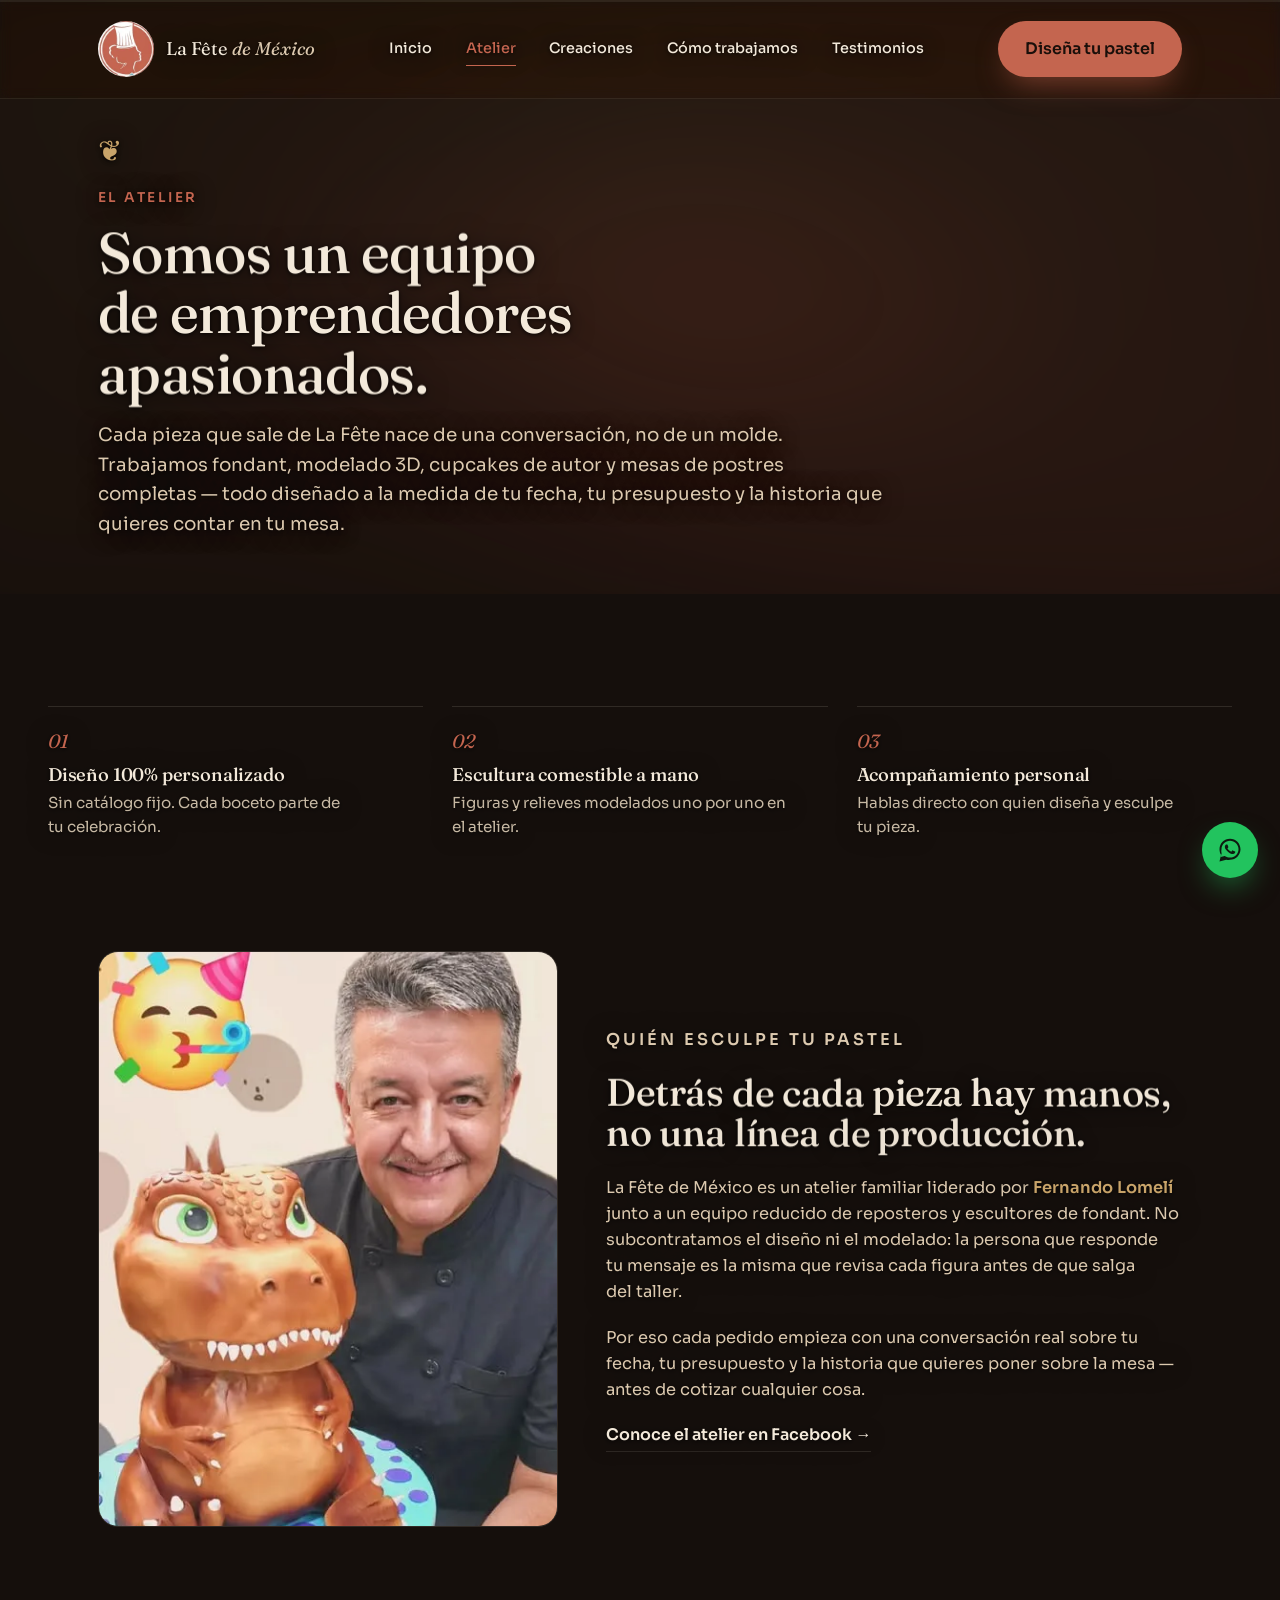
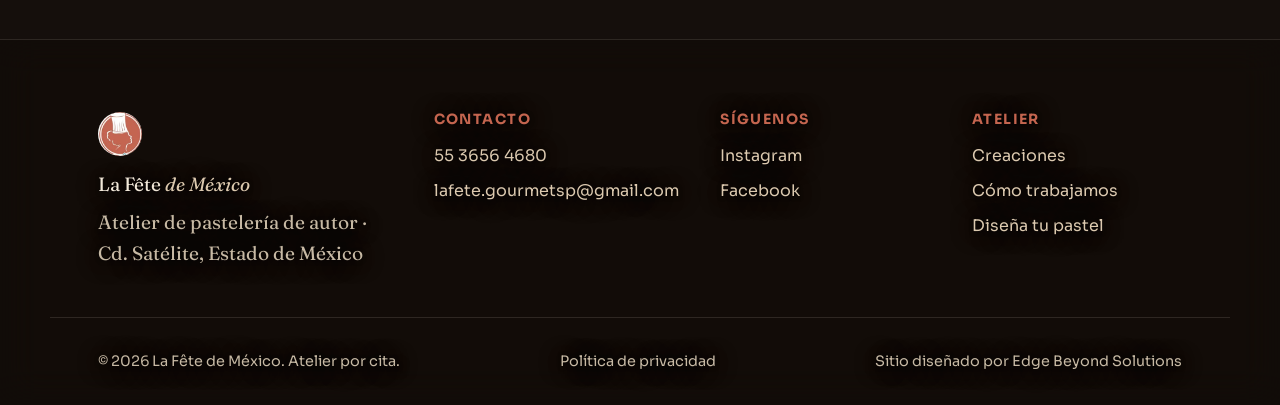
==== commit 8efef02c: "Incrementar tamaño del texto en versión móvil Incrementar tamaño del texto en versión móvil" ====
--- a/atelier.html
+++ b/atelier.html
@@ -33,7 +33,7 @@
 <link rel="preconnect" href="https://fonts.gstatic.com" crossorigin />
 <link rel="stylesheet" href="https://fonts.googleapis.com/css2?family=Fraunces:ital,opsz,wght@0,9..144,300;0,9..144,500;0,9..144,600;1,9..144,400;1,9..144,500&family=Sora:wght@300;400;500;600;700&display=swap" />
 
-<link rel="stylesheet" href="styles.css?v=20260926" />
+<link rel="stylesheet" href="styles.css?v=20260928" />
 <script type="application/ld+json">
 {
   "@context": "https://schema.org",
@@ -229,6 +229,6 @@
 <script defer src="lib/gsap.min.js"></script>
 <script defer src="lib/ScrollTrigger.min.js"></script>
 <script defer src="lib/manifest.js"></script>
-<script defer src="main.js?v=20260926"></script>
+<script defer src="main.js?v=20260928"></script>
 </body>
 </html>
--- a/styles.css
+++ b/styles.css
@@ -112,8 +112,8 @@
    ============================================================= */
 .kicker {
   font-family: var(--sans);
-  font-size: .72rem;
-  letter-spacing: .22em;
+  font-size: .85rem;
+  letter-spacing: .18em;
   text-transform: uppercase;
   color: var(--accent);
   font-weight: 600;
@@ -158,7 +158,7 @@
   display: inline-flex; align-items: center; justify-content: center; gap: .5rem;
   padding: .95rem 1.7rem;
   border-radius: 999px;
-  font-weight: 600; font-size: .92rem;
+  font-weight: 600; font-size: 1rem;
   transition: transform .45s var(--ease-soft), box-shadow .45s var(--ease-soft), background .3s var(--ease-out), color .3s var(--ease-out);
   white-space: nowrap;
 }
@@ -281,7 +281,7 @@
 }
 
 .hero-inner { position: relative; padding-block: 6rem 2rem; width: 100%; }
-.hero-meta { display: inline-flex; align-items: center; gap: .55rem; font-size: .8rem; letter-spacing: .04em; color: var(--cream-2); margin-bottom: 1.6rem; }
+.hero-meta { display: inline-flex; align-items: center; gap: .55rem; font-size: .92rem; letter-spacing: .04em; color: var(--cream-2); margin-bottom: 1.6rem; }
 .hero-meta .dot { width: 6px; height: 6px; border-radius: 50%; background: var(--accent); box-shadow: 0 0 0 4px rgba(196,101,79,.25); }
 .hero-glyph { display: block; font-size: 1.8rem; color: var(--gold); margin-bottom: .8rem; }
 .hero-title { font-size: clamp(2.6rem, 6.6vw, 5.4rem); max-width: 22ch; margin-bottom: 2.6rem; }
@@ -369,7 +369,7 @@
   position: relative; padding: 1.5rem 1.4rem 1.7rem;
   background: linear-gradient(180deg, rgba(15,10,7,0) 0%, rgba(15,10,7,.55) 35%, rgba(15,10,7,.78) 100%);
 }
-.show-card-meta span { display: block; font-size: .74rem; letter-spacing: .14em; text-transform: uppercase; font-weight: 700; color: var(--gold); margin-bottom: .5rem; text-shadow: 0 1px 4px rgba(0,0,0,.9), 0 2px 14px rgba(0,0,0,.75); }
+.show-card-meta span { display: block; font-size: .85rem; letter-spacing: .14em; text-transform: uppercase; font-weight: 700; color: var(--gold); margin-bottom: .5rem; text-shadow: 0 1px 4px rgba(0,0,0,.9), 0 2px 14px rgba(0,0,0,.75); }
 .show-card-meta h3 { font-size: 1.3rem; margin-bottom: .5rem; color: var(--cream); }
 .show-card-meta p { color: var(--cream); font-size: .96rem; text-shadow: 0 1px 4px rgba(0,0,0,.85), 0 2px 16px rgba(0,0,0,.7); }
 .show-card-dark { background: rgba(15,11,8,.32); }
@@ -430,13 +430,13 @@
 @supports not (backdrop-filter: blur(1px)) { .testi-card { background: var(--panel-2); } }
 .testi-card .quote-mark { font-family: var(--serif); font-style: italic; font-size: 2.2rem; color: var(--accent); line-height: 0; display: block; margin-bottom: .7rem; }
 .testi-card p { font-size: .92rem; line-height: 1.55; color: var(--cream); margin-bottom: 1.1rem; }
-.testi-card footer strong { display: block; font-size: .88rem; }
-.testi-card footer span { color: var(--cream-3); font-size: .78rem; }
+.testi-card footer strong { display: block; font-size: .96rem; }
+.testi-card footer span { color: var(--cream-3); font-size: .86rem; }
 
 .testimonios-badges { display: flex; flex-wrap: wrap; justify-content: center; gap: 1rem 2.6rem; margin-bottom: 1.4rem; }
 .badge { text-align: center; }
 .badge strong { display: block; font-family: var(--serif); font-style: italic; color: var(--gold); font-size: 1.7rem; }
-.badge span { color: var(--cream-3); font-size: .82rem; }
+.badge span { color: var(--cream-3); font-size: .92rem; }
 
 /* =============================================================
    12. Niveles / pricing-as-design
@@ -464,10 +464,10 @@
 .tier-card h3 { font-size: 1.4rem; margin-bottom: .8rem; }
 .tier-desc { color: var(--cream-2); font-size: .95rem; margin-bottom: 1.4rem; }
 .tier-card ul { display: grid; gap: .6rem; margin-bottom: 1.8rem; }
-.tier-card li { position: relative; padding-left: 1.3rem; font-size: .9rem; color: var(--cream-3); }
+.tier-card li { position: relative; padding-left: 1.3rem; font-size: .98rem; color: var(--cream-3); }
 .tier-card li::before { content: "—"; position: absolute; left: 0; color: var(--accent); }
 .tier-featured { background: linear-gradient(160deg, rgba(39,29,22,.36), rgba(44,28,20,.36)); border-color: rgba(201,164,106,.4); }
-.tier-flag { position: absolute; top: -13px; left: 1.8rem; background: var(--gold); color: #1a0f0a; font-size: .68rem; letter-spacing: .08em; text-transform: uppercase; font-weight: 700; padding: .35rem .8rem; border-radius: 999px; }
+.tier-flag { position: absolute; top: -13px; left: 1.8rem; background: var(--gold); color: #1a0f0a; font-size: .8rem; letter-spacing: .08em; text-transform: uppercase; font-weight: 700; padding: .35rem .8rem; border-radius: 999px; }
 @media (min-width: 960px) { .niveles-grid { grid-template-columns: repeat(3, 1fr); } .tier-featured { transform: translateY(-14px); } }
 
 /* =============================================================
@@ -479,7 +479,7 @@
 .disena-copy h2, .disena-title { font-size: clamp(1.7rem, 3.2vw, 2.4rem); margin-bottom: 1.2rem; }
 .disena-copy p { color: var(--cream-2); max-width: 46ch; margin-bottom: 1.6rem; }
 .disena-points { display: grid; gap: .8rem; }
-.disena-points li { position: relative; padding-left: 1.5rem; color: var(--cream-3); font-size: .92rem; }
+.disena-points li { position: relative; padding-left: 1.5rem; color: var(--cream-3); font-size: 1rem; }
 .disena-points li::before { content: "✦"; position: absolute; left: 0; color: var(--gold); }
 
 .wizard {
@@ -491,7 +491,7 @@
 @supports not (backdrop-filter: blur(1px)) { .wizard { background: var(--panel-2); } }
 .wizard-progress { height: 3px; background: rgba(243,233,218,.1); border-radius: 3px; margin-bottom: .8rem; overflow: hidden; }
 .wizard-progress span { display: block; height: 100%; width: 25%; background: linear-gradient(90deg, var(--accent), var(--gold)); transition: width .5s var(--ease-soft); }
-.wizard-step-label { font-size: .78rem; color: var(--cream-3); letter-spacing: .08em; margin-bottom: 1.6rem; }
+.wizard-step-label { font-size: .88rem; color: var(--cream-3); letter-spacing: .08em; margin-bottom: 1.6rem; }
 .wizard-step-label span { color: var(--accent); font-weight: 700; }
 
 .wizard-step { display: none; border: 0; padding: 0; }
@@ -499,12 +499,13 @@
 @keyframes stepIn { from { opacity: 0; transform: translateX(14px); } to { opacity: 1; transform: none; } }
 .wizard-step legend { font-family: var(--serif); font-size: 1.25rem; margin-bottom: 1.3rem; padding: 0; }
 
-.option-grid { display: grid; grid-template-columns: repeat(2, minmax(0, 1fr)); gap: .7rem; margin-bottom: 1rem; }
+.option-grid { display: grid; grid-template-columns: minmax(0, 1fr); gap: .7rem; margin-bottom: 1rem; }
+@media (min-width: 420px) { .option-grid { grid-template-columns: repeat(2, minmax(0, 1fr)); } }
 .option-card { min-width: 0; overflow-wrap: break-word; }
 .option-grid-2 { margin-top: 1.2rem; }
 .option-card {
   border: 1px solid var(--line); border-radius: 12px; padding: .85rem 1rem;
-  text-align: left; font-size: .88rem; color: var(--cream-2);
+  text-align: left; font-size: .98rem; color: var(--cream-2);
   transition: border-color .3s var(--ease-out), background .3s var(--ease-out), transform .3s var(--ease-soft);
 }
 .option-card:hover { border-color: var(--accent); transform: translateY(-2px); }
@@ -522,7 +523,7 @@
 }
 .field input:focus + label, .field input:not(:placeholder-shown) + label,
 .field textarea:focus + label, .field textarea:not(:placeholder-shown) + label {
-  top: .45rem; font-size: .68rem; letter-spacing: .1em; text-transform: uppercase; color: var(--accent);
+  top: .45rem; font-size: .76rem; letter-spacing: .08em; text-transform: uppercase; color: var(--accent);
 }
 .field input[type="date"] { color-scheme: dark; }
 
@@ -535,7 +536,7 @@
 .cta-form-spinner::after { content: ""; width: 16px; height: 16px; border: 2px solid rgba(26,15,10,.3); border-top-color: #1a0f0a; border-radius: 50%; animation: spin .8s linear infinite; }
 @keyframes spin { to { transform: rotate(360deg); } }
 
-.wizard-fallback { margin-top: 1.4rem; font-size: .82rem; color: var(--cream-3); }
+.wizard-fallback { margin-top: 1.4rem; font-size: .92rem; color: var(--cream-3); }
 .wizard-fallback a { color: var(--accent); text-decoration: underline; text-underline-offset: 3px; }
 
 @media (min-width: 960px) { .disena-grid { grid-template-columns: 1fr 1.15fr; align-items: start; } }
@@ -577,11 +578,11 @@
 .footer-brand img { border-radius: 50%; margin-bottom: .8rem; }
 .footer-brand p { font-family: var(--serif); font-size: 1.2rem; }
 .footer-brand em { font-style: italic; color: var(--cream-2); font-weight: 400; }
-.footer-tag { font-family: var(--sans); font-size: .82rem; color: var(--cream-3); margin-top: .5rem; }
-.footer-col h4 { font-size: .78rem; letter-spacing: .12em; text-transform: uppercase; color: var(--accent); margin-bottom: 1rem; font-family: var(--sans); font-weight: 700; }
-.footer-col a { display: block; color: var(--cream-2); font-size: .92rem; margin-bottom: .6rem; transition: color .3s; }
+.footer-tag { font-family: var(--sans); font-size: .92rem; color: var(--cream-3); margin-top: .5rem; }
+.footer-col h4 { font-size: .88rem; letter-spacing: .1em; text-transform: uppercase; color: var(--accent); margin-bottom: 1rem; font-family: var(--sans); font-weight: 700; }
+.footer-col a { display: block; color: var(--cream-2); font-size: 1rem; margin-bottom: .6rem; transition: color .3s; }
 .footer-col a:hover { color: var(--accent); }
-.footer-bottom { display: flex; flex-wrap: wrap; justify-content: space-between; align-items: center; gap: .8rem 1.6rem; padding-top: 2rem; border-top: 1px solid var(--line); font-size: .8rem; color: var(--cream-3); }
+.footer-bottom { display: flex; flex-wrap: wrap; justify-content: space-between; align-items: center; gap: .8rem 1.6rem; padding-top: 2rem; border-top: 1px solid var(--line); font-size: .9rem; color: var(--cream-3); }
 .footer-bottom-links a { color: var(--cream-3); transition: color .3s; }
 .footer-bottom-links a:hover { color: var(--accent); }
 @media (min-width: 720px) { .footer-grid { grid-template-columns: 1.4fr repeat(3, 1fr); } }
@@ -599,9 +600,6 @@
 /* =============================================================
    16. Responsive breakpoints (global overrides)
    ============================================================= */
-@media (min-width: 540px) {
-  .option-grid { grid-template-columns: repeat(2, 1fr); }
-}
 @media (min-width: 960px) {
   .disena-copy { padding-top: 1rem; }
 }
@@ -619,9 +617,9 @@
 }
 @supports not (backdrop-filter: blur(1px)) { .legal-panel { background: var(--panel-2); } }
 .legal-panel h1 { font-size: clamp(1.9rem, 4vw, 2.6rem); margin-bottom: .5rem; }
-.legal-updated { color: var(--cream-3); font-size: .85rem; margin-bottom: 2.2rem; }
+.legal-updated { color: var(--cream-3); font-size: .92rem; margin-bottom: 2.2rem; }
 .legal-panel h2 { font-size: 1.2rem; margin: 2rem 0 .7rem; }
-.legal-panel p { color: var(--cream-2); font-size: .96rem; line-height: 1.7; max-width: 62ch; }
+.legal-panel p { color: var(--cream-2); font-size: 1.02rem; line-height: 1.7; max-width: 62ch; }
 .legal-panel a { color: var(--accent); text-decoration: underline; text-underline-offset: 3px; }
 .legal-back { margin-top: 2.4rem; }
 
